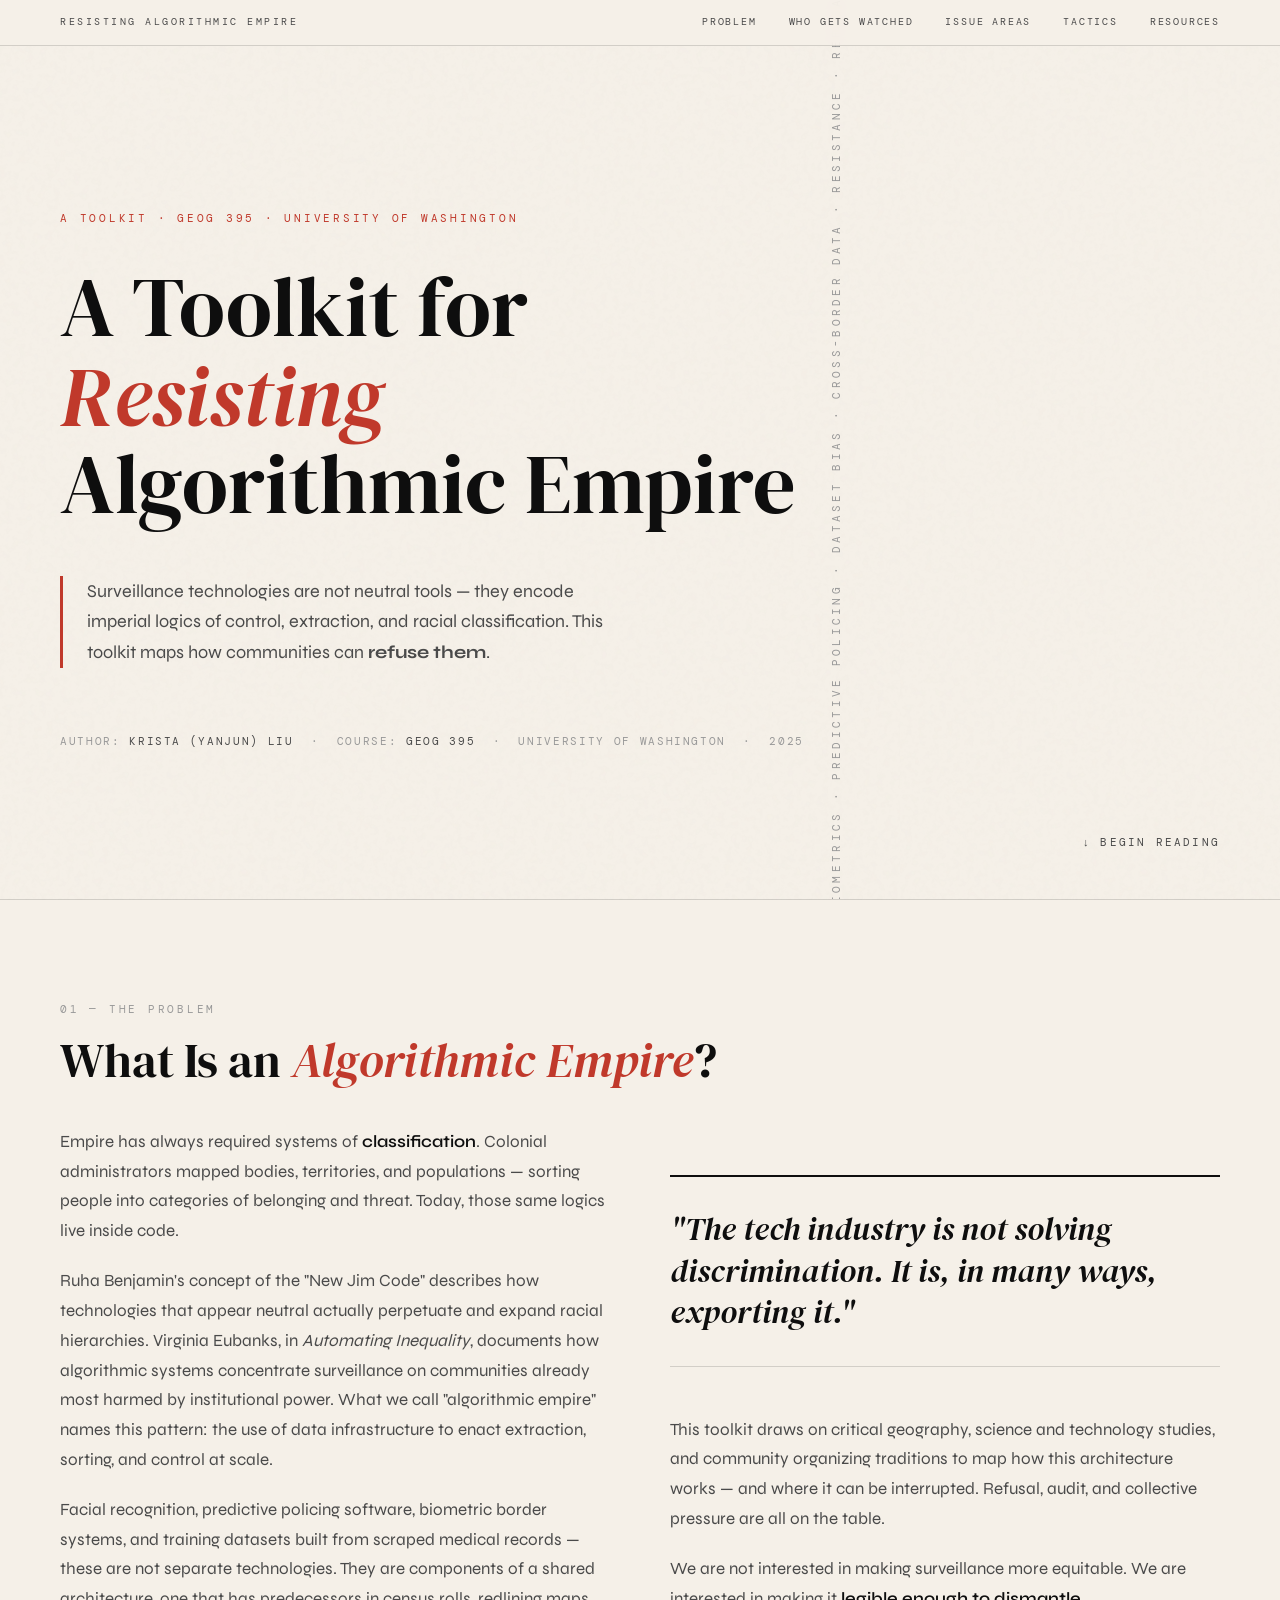
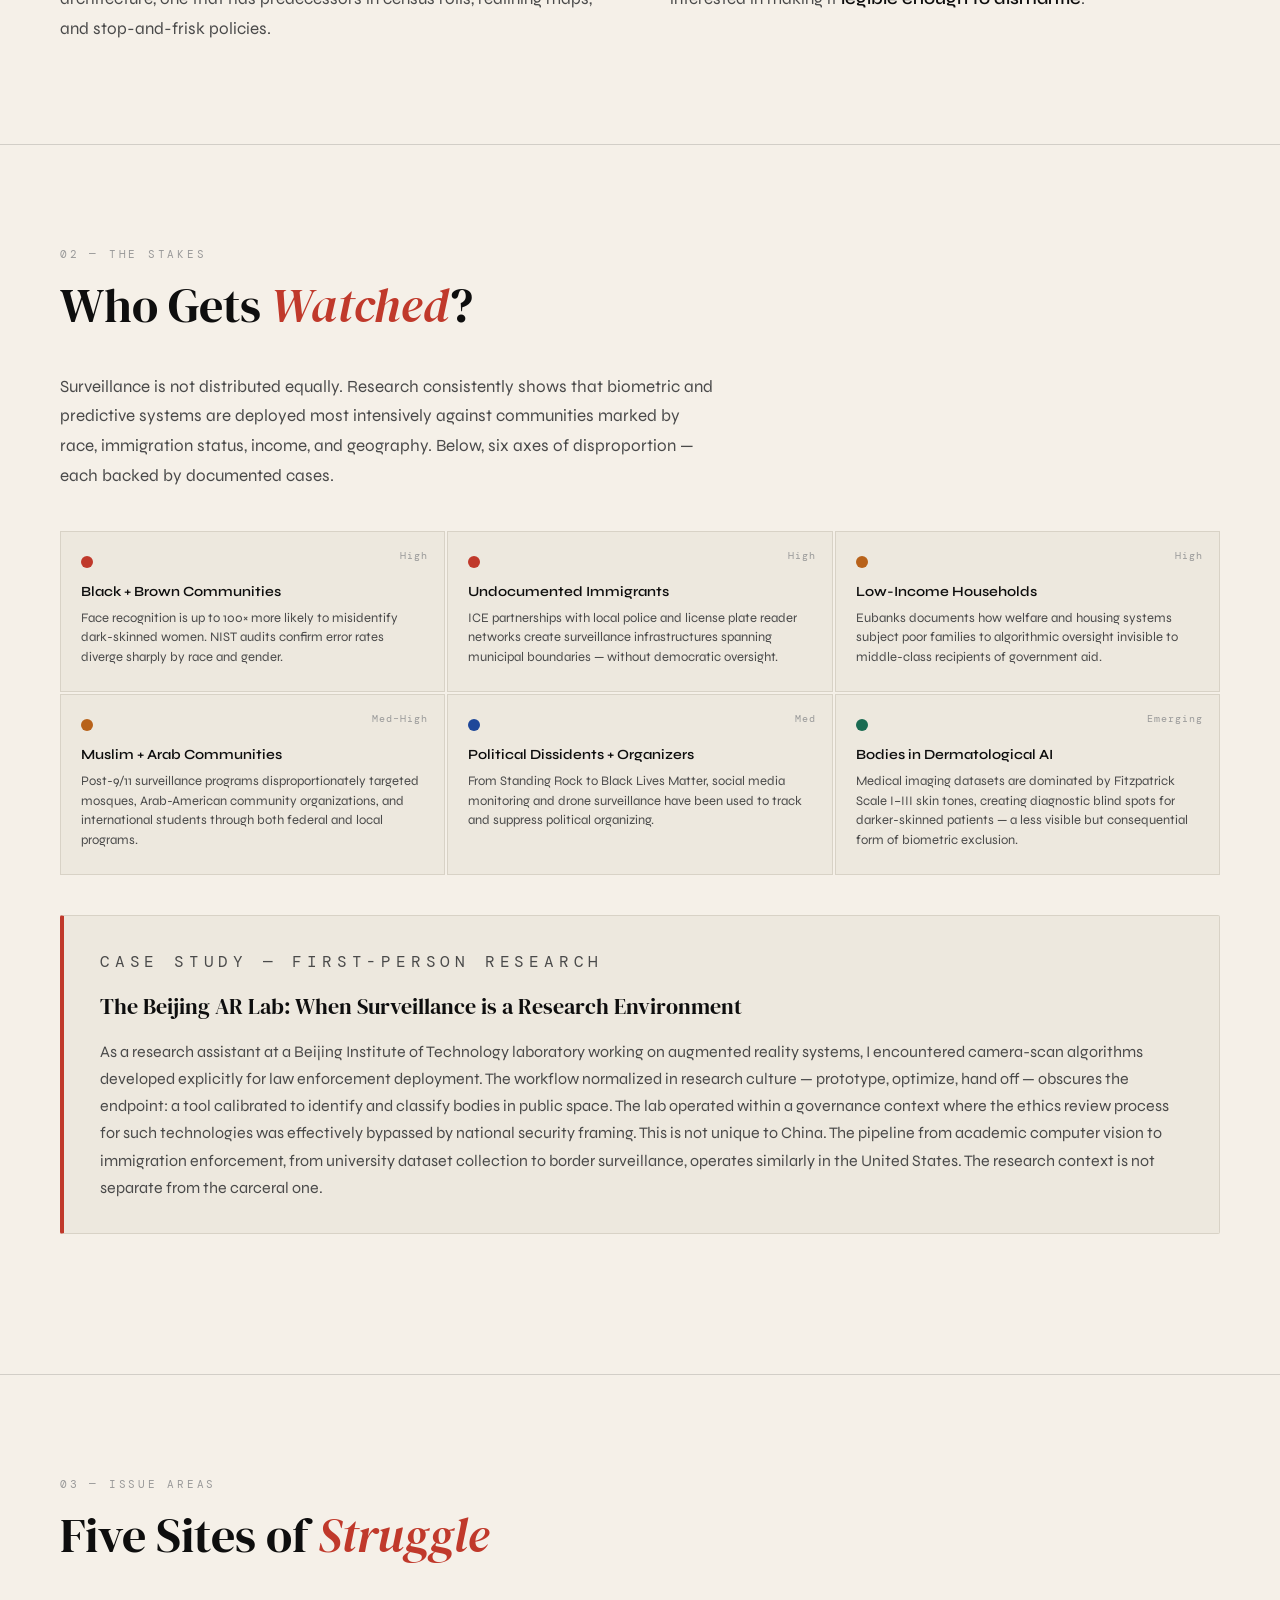
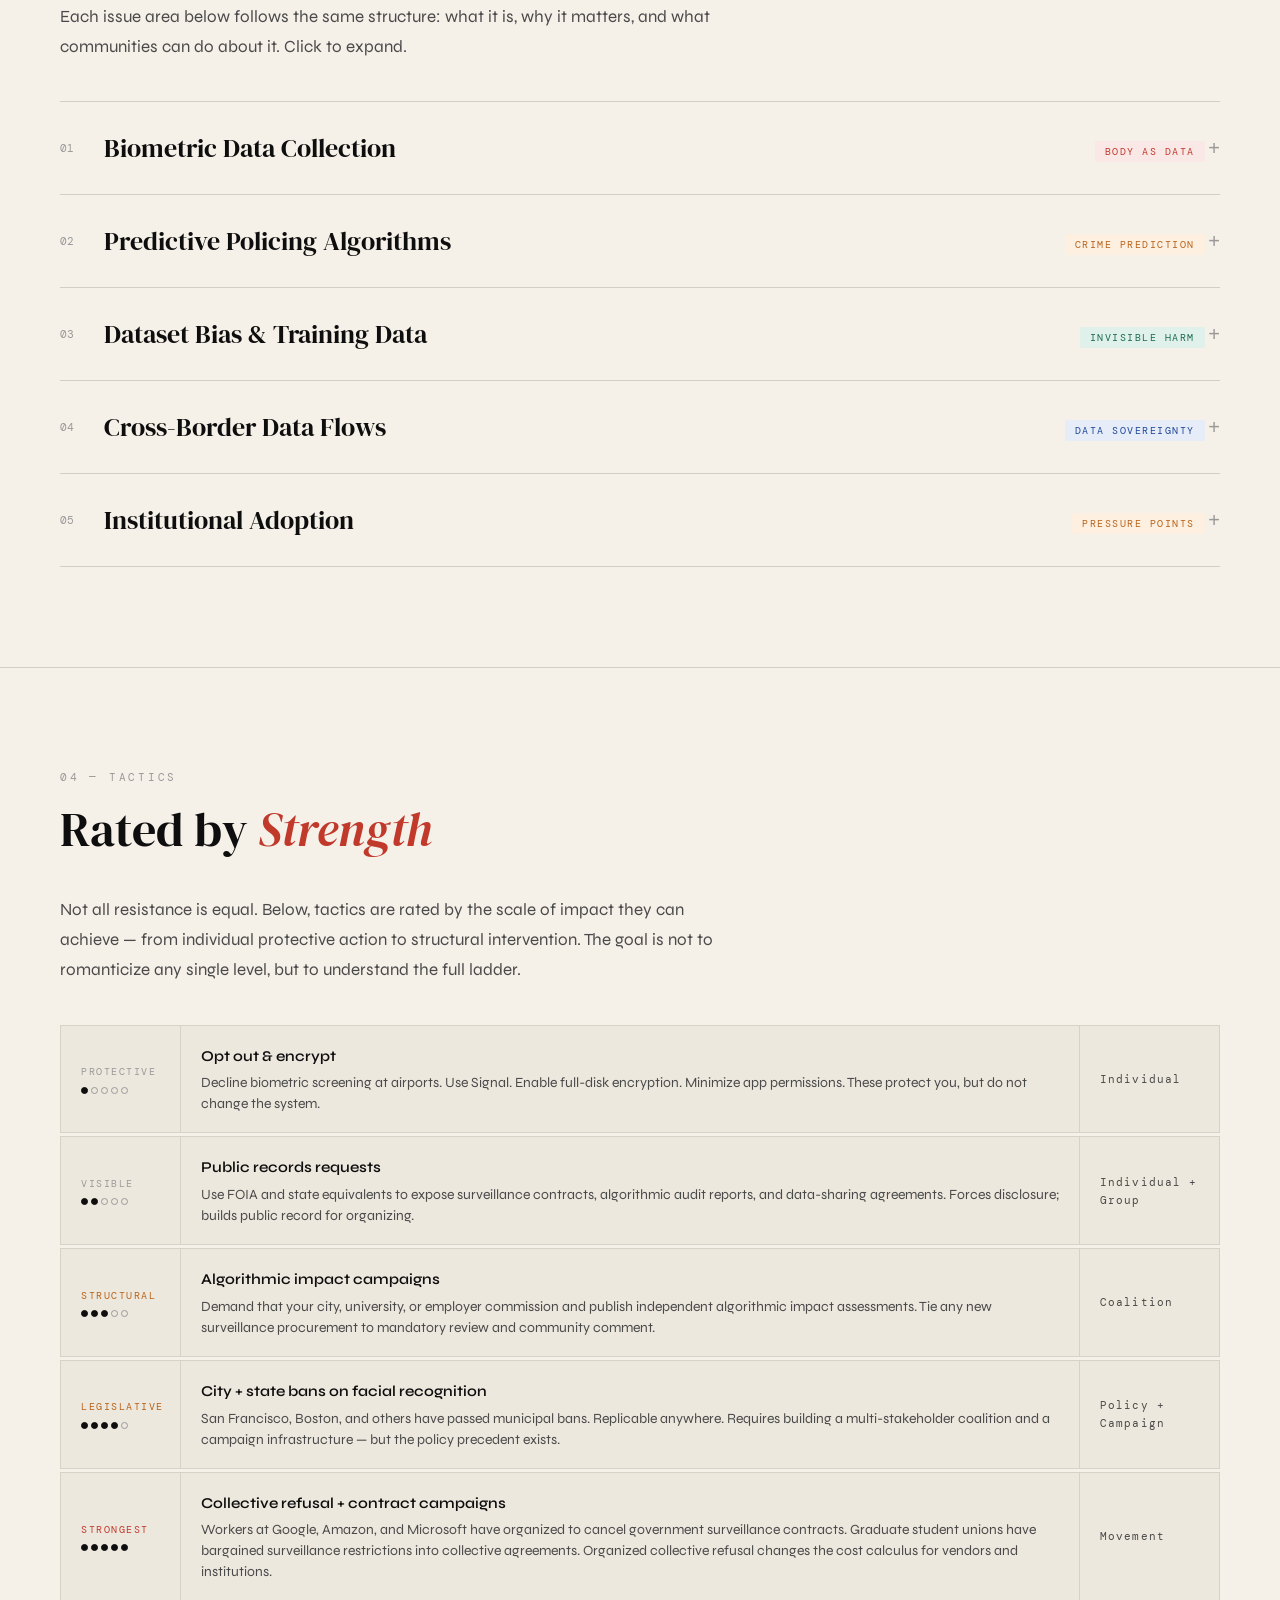
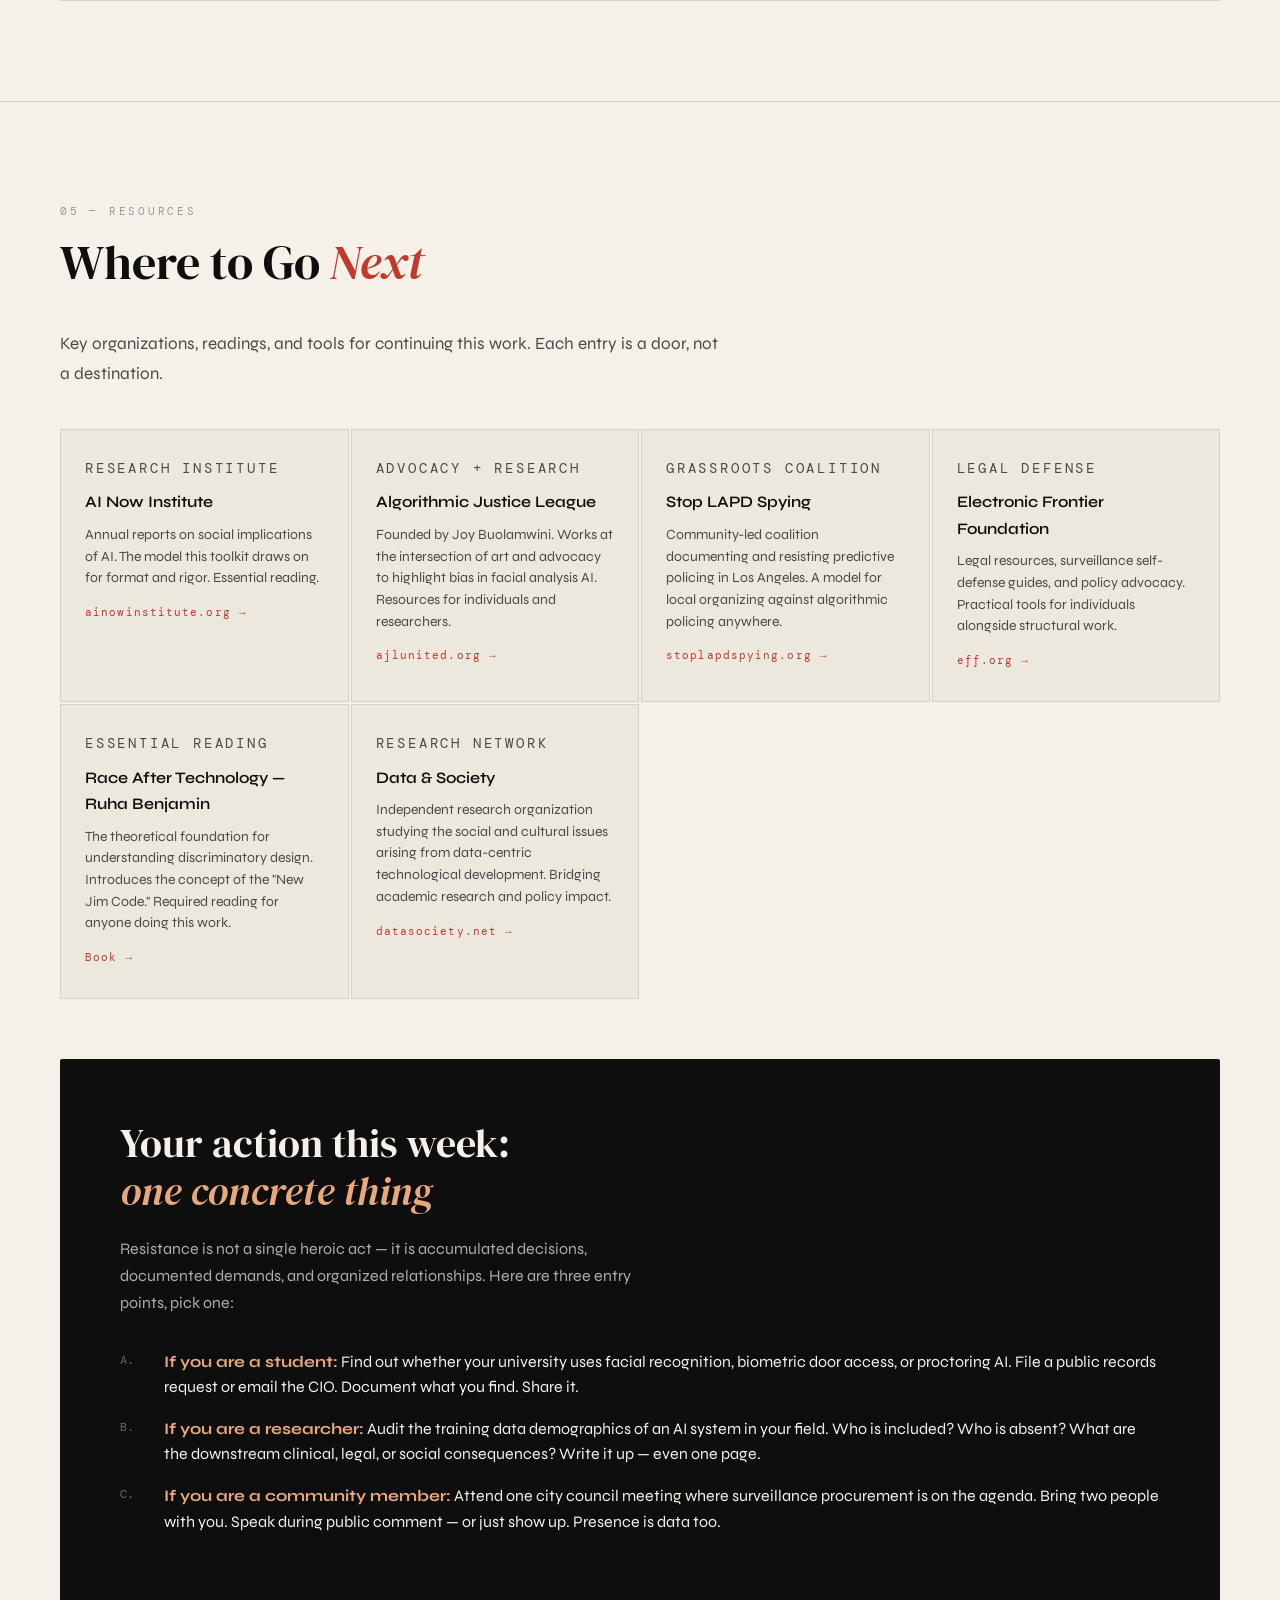
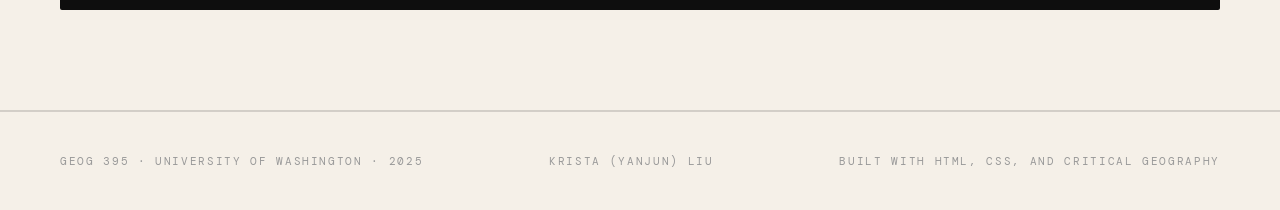
==== index.html @ 8032ff1b "Refactor and seperate html" ====
<!DOCTYPE html>
<html lang="en">
<head>
  <meta charset="UTF-8">
  <meta name="viewport" content="width=device-width, initial-scale=1.0">
  <title>A Toolkit for Resisting Algorithmic Empire</title>
  <link rel="preconnect" href="https://fonts.googleapis.com">
  <link rel="preconnect" href="https://fonts.gstatic.com" crossorigin>
  <link href="https://fonts.googleapis.com/css2?family=DM+Serif+Display:ital@0;1&family=DM+Mono:wght@400;500&family=Syne:wght@400;600;700&display=swap" rel="stylesheet">
  <link rel="stylesheet" href="styles.css">
</head>
<body>

<!-- TOP NAV -->
<nav class="topbar" aria-label="Site navigation">
  <span class="topbar-logo">Resisting Algorithmic Empire</span>
  <div class="topbar-links">
    <a href="#problem">Problem</a>
    <a href="#who">Who Gets Watched</a>
    <a href="#issues">Issue Areas</a>
    <a href="#tactics">Tactics</a>
    <a href="#resources">Resources</a>
  </div>
</nav>

<!-- HERO -->
<section class="hero">
  <p class="hero-eyebrow">A Toolkit · GEOG 395 · University of Washington</p>
  <h1>A Toolkit for<br><em>Resisting</em><br>Algorithmic Empire</h1>
  <p class="hero-thesis">
    Surveillance technologies are not neutral tools — they encode imperial logics of control, extraction, and racial classification. This toolkit maps how communities can <strong>refuse them</strong>.
  </p>
  <p class="hero-meta">
    Author: <span>Krista (Yanjun) Liu</span> &nbsp;·&nbsp; Course: <span>GEOG 395</span> &nbsp;·&nbsp; University of Washington &nbsp;·&nbsp; 2025
  </p>
  <nav class="hero-nav" aria-label="Page navigation">
    <a href="#problem">↓ Begin Reading</a>
  </nav>
  <span class="hero-bg-text" aria-hidden="true">biometrics · predictive policing · dataset bias · cross-border data · resistance · refusal</span>
</section>

<!-- SECTION 1: THE PROBLEM -->
<section class="section" id="problem">
  <p class="section-num fade-in">01 — The Problem</p>
  <h2 class="fade-in">What Is an <em>Algorithmic Empire</em>?</h2>
  <div class="two-col">
    <div class="prose fade-in">
      <p>
        Empire has always required systems of <strong>classification</strong>. Colonial administrators mapped bodies, territories, and populations — sorting people into categories of belonging and threat. Today, those same logics live inside code.
      </p>
      <p>
        Ruha Benjamin's concept of the "New Jim Code" describes how technologies that appear neutral actually perpetuate and expand racial hierarchies. Virginia Eubanks, in <em>Automating Inequality</em>, documents how algorithmic systems concentrate surveillance on communities already most harmed by institutional power. What we call "algorithmic empire" names this pattern: the use of data infrastructure to enact extraction, sorting, and control at scale.
      </p>
      <p>
        Facial recognition, predictive policing software, biometric border systems, and training datasets built from scraped medical records — these are not separate technologies. They are components of a shared architecture, one that has predecessors in census rolls, redlining maps, and stop-and-frisk policies.
      </p>
    </div>
    <div class="fade-in">
      <blockquote class="pull-quote">
        "The tech industry is not solving discrimination. It is, in many ways, exporting it."
      </blockquote>
      <div class="prose">
        <p>
          This toolkit draws on critical geography, science and technology studies, and community organizing traditions to map how this architecture works — and where it can be interrupted. Refusal, audit, and collective pressure are all on the table.
        </p>
        <p>
          We are not interested in making surveillance more equitable. We are interested in making it <strong>legible enough to dismantle</strong>.
        </p>
      </div>
    </div>
  </div>
</section>

<!-- SECTION 2: WHO GETS WATCHED -->
<section class="section" id="who">
  <p class="section-num fade-in">02 — The Stakes</p>
  <h2 class="fade-in">Who Gets <em>Watched</em>?</h2>
  <div class="prose fade-in">
    <p>
      Surveillance is not distributed equally. Research consistently shows that biometric and predictive systems are deployed most intensively against communities marked by race, immigration status, income, and geography. Below, six axes of disproportion — each backed by documented cases.
    </p>
  </div>

  <div class="watch-grid fade-in">
    <div class="watch-cell">
      <div class="dot dot-red"></div>
      <span class="intensity">High</span>
      <h4>Black + Brown Communities</h4>
      <p>Face recognition is up to 100× more likely to misidentify dark-skinned women. NIST audits confirm error rates diverge sharply by race and gender.</p>
    </div>
    <div class="watch-cell">
      <div class="dot dot-red"></div>
      <span class="intensity">High</span>
      <h4>Undocumented Immigrants</h4>
      <p>ICE partnerships with local police and license plate reader networks create surveillance infrastructures spanning municipal boundaries — without democratic oversight.</p>
    </div>
    <div class="watch-cell">
      <div class="dot dot-amber"></div>
      <span class="intensity">High</span>
      <h4>Low-Income Households</h4>
      <p>Eubanks documents how welfare and housing systems subject poor families to algorithmic oversight invisible to middle-class recipients of government aid.</p>
    </div>
    <div class="watch-cell">
      <div class="dot dot-amber"></div>
      <span class="intensity">Med–High</span>
      <h4>Muslim + Arab Communities</h4>
      <p>Post-9/11 surveillance programs disproportionately targeted mosques, Arab-American community organizations, and international students through both federal and local programs.</p>
    </div>
    <div class="watch-cell">
      <div class="dot dot-blue"></div>
      <span class="intensity">Med</span>
      <h4>Political Dissidents + Organizers</h4>
      <p>From Standing Rock to Black Lives Matter, social media monitoring and drone surveillance have been used to track and suppress political organizing.</p>
    </div>
    <div class="watch-cell">
      <div class="dot dot-teal"></div>
      <span class="intensity">Emerging</span>
      <h4>Bodies in Dermatological AI</h4>
      <p>Medical imaging datasets are dominated by Fitzpatrick Scale I–III skin tones, creating diagnostic blind spots for darker-skinned patients — a less visible but consequential form of biometric exclusion.</p>
    </div>
  </div>

  <div class="case-study fade-in">
    <p class="case-study-label">Case Study — First-Person Research</p>
    <h3>The Beijing AR Lab: When Surveillance is a Research Environment</h3>
    <p>
      As a research assistant at a Beijing Institute of Technology laboratory working on augmented reality systems, I encountered camera-scan algorithms developed explicitly for law enforcement deployment. The workflow normalized in research culture — prototype, optimize, hand off — obscures the endpoint: a tool calibrated to identify and classify bodies in public space. The lab operated within a governance context where the ethics review process for such technologies was effectively bypassed by national security framing. This is not unique to China. The pipeline from academic computer vision to immigration enforcement, from university dataset collection to border surveillance, operates similarly in the United States. The research context is not separate from the carceral one.
    </p>
  </div>
</section>

<!-- SECTION 3: ISSUE AREAS -->
<section class="section" id="issues">
  <p class="section-num fade-in">03 — Issue Areas</p>
  <h2 class="fade-in">Five Sites of <em>Struggle</em></h2>
  <div class="prose fade-in">
    <p>Each issue area below follows the same structure: what it is, why it matters, and what communities can do about it. Click to expand.</p>
  </div>

  <div class="issue-list fade-in" id="issueList">

    <div class="issue-item" id="issue-1">
      <button class="issue-trigger" onclick="toggleIssue('issue-1')" aria-expanded="false">
        <div class="issue-trigger-left">
          <span class="issue-num">01</span>
          <span class="issue-title">Biometric Data Collection</span>
        </div>
        <div class="issue-trigger-right">
          <span class="issue-tag tag-red">Body as Data</span>
          <span class="issue-arrow" aria-hidden="true">+</span>
        </div>
      </button>
      <div class="issue-body" id="issue-1-body">
        <div class="issue-body-inner">
          <div class="issue-card">
            <p class="issue-card-label">What It Is</p>
            <h4>Automated collection of physiological identifiers</h4>
            <p>Facial geometry, gait, iris scans, and voiceprints are captured by cameras in airports, stadiums, transit hubs, schools, and workplaces — often without explicit consent or visible signage.</p>
          </div>
          <div class="issue-card">
            <p class="issue-card-label">Why It Matters</p>
            <h4>Bodies become permanent searchable records</h4>
            <p>Unlike passwords, biometric data cannot be changed. Once extracted and stored, it can be queried, sold, or subpoenaed indefinitely. Error rates compound the harm: false matches create legal jeopardy for the innocent.</p>
          </div>
          <div class="issue-card">
            <p class="issue-card-label">What You Can Do</p>
            <h4>Refuse, opt out, organize</h4>
            <p>Opt out of biometric screening at airports (your legal right in the U.S.). Demand your school or employer publish a biometric data inventory. Support local legislation like the Illinois BIPA or state-level bans on facial recognition in public housing.</p>
          </div>
        </div>
      </div>
    </div>

    <div class="issue-item" id="issue-2">
      <button class="issue-trigger" onclick="toggleIssue('issue-2')" aria-expanded="false">
        <div class="issue-trigger-left">
          <span class="issue-num">02</span>
          <span class="issue-title">Predictive Policing Algorithms</span>
        </div>
        <div class="issue-trigger-right">
          <span class="issue-tag tag-amber">Crime Prediction</span>
          <span class="issue-arrow" aria-hidden="true">+</span>
        </div>
      </button>
      <div class="issue-body" id="issue-2-body">
        <div class="issue-body-inner">
          <div class="issue-card">
            <p class="issue-card-label">What It Is</p>
            <h4>Algorithms that forecast crime and criminality</h4>
            <p>Systems like PredPol, ShotSpotter, and COMPAS use historical arrest data and geographic information to direct police attention or recommend sentences — encoded in a veneer of technical objectivity.</p>
          </div>
          <div class="issue-card">
            <p class="issue-card-label">Why It Matters</p>
            <h4>Bias is laundered as math</h4>
            <p>Historical arrest data reflects historical over-policing of Black and Brown communities. Feeding that data into a model amplifies past discrimination and presents it as neutral prediction. The algorithm does not predict crime — it predicts where police will find crime if they look for it.</p>
          </div>
          <div class="issue-card">
            <p class="issue-card-label">What You Can Do</p>
            <h4>Demand algorithmic audits</h4>
            <p>Join or support campaigns like Stop LAPD Spying or Mijente's #NoTechForICE. File public records requests for your city's predictive policing contracts. Demand that city councils require independent algorithmic impact assessments before any new tool deployment.</p>
          </div>
        </div>
      </div>
    </div>

    <div class="issue-item" id="issue-3">
      <button class="issue-trigger" onclick="toggleIssue('issue-3')" aria-expanded="false">
        <div class="issue-trigger-left">
          <span class="issue-num">03</span>
          <span class="issue-title">Dataset Bias &amp; Training Data</span>
        </div>
        <div class="issue-trigger-right">
          <span class="issue-tag tag-teal">Invisible Harm</span>
          <span class="issue-arrow" aria-hidden="true">+</span>
        </div>
      </button>
      <div class="issue-body" id="issue-3-body">
        <div class="issue-body-inner">
          <div class="issue-card">
            <p class="issue-card-label">What It Is</p>
            <h4>Skewed training data shapes who AI can "see"</h4>
            <p>AI systems learn from datasets. When those datasets are racially homogeneous — as most dermatological, medical imaging, and face recognition training sets are — the resulting models perform worse on excluded populations.</p>
          </div>
          <div class="issue-card">
            <p class="issue-card-label">Why It Matters — SkinGraph</p>
            <h4>Diagnostic AI has a skin tone problem</h4>
            <p>Dermatological AI datasets overwhelmingly represent Fitzpatrick Scale I–III (lighter skin tones). SkinGraph is a knowledge graph project mapping these representation gaps — surfacing not only which conditions are under-represented, but which bodies are structurally excluded from the AI diagnostic pipeline.</p>
          </div>
          <div class="issue-card">
            <p class="issue-card-label">What You Can Do</p>
            <h4>Audit, contribute, demand transparency</h4>
            <p>Support organizations building inclusive datasets. Demand that hospitals and health systems publishing AI tools disclose training data demographics. Ask your dermatologist or insurer what AI-assisted tools they use — and what their performance looks like across skin tones.</p>
          </div>
        </div>
      </div>
    </div>

    <div class="issue-item" id="issue-4">
      <button class="issue-trigger" onclick="toggleIssue('issue-4')" aria-expanded="false">
        <div class="issue-trigger-left">
          <span class="issue-num">04</span>
          <span class="issue-title">Cross-Border Data Flows</span>
        </div>
        <div class="issue-trigger-right">
          <span class="issue-tag tag-blue">Data Sovereignty</span>
          <span class="issue-arrow" aria-hidden="true">+</span>
        </div>
      </button>
      <div class="issue-body" id="issue-4-body">
        <div class="issue-body-inner">
          <div class="issue-card">
            <p class="issue-card-label">What It Is</p>
            <h4>Your data lives outside your jurisdiction</h4>
            <p>Cloud infrastructure, app data, and biometric records routinely cross national borders — landing in jurisdictions with weaker privacy protections, or with government access requirements that override user agreements.</p>
          </div>
          <div class="issue-card">
            <p class="issue-card-label">Why It Matters</p>
            <h4>Diaspora communities face compounded risk</h4>
            <p>For people living between two or more state jurisdictions — immigrants, dual citizens, transnational workers — data collected by one government may be accessible to another through data-sharing agreements, surveillance partnerships, or legal compulsion. This is not hypothetical: Customs and Border Protection has accessed commercial data brokers without warrants.</p>
          </div>
          <div class="issue-card">
            <p class="issue-card-label">What You Can Do</p>
            <h4>Practice data minimalism; support policy</h4>
            <p>Use encrypted messaging (Signal). Audit which apps have access to your location and contacts. Support legislation requiring data localization or cross-border data transfer restrictions. Advocate for Indigenous data sovereignty frameworks — models like CARE and OCAP that assert community control over population data.</p>
          </div>
        </div>
      </div>
    </div>

    <div class="issue-item" id="issue-5">
      <button class="issue-trigger" onclick="toggleIssue('issue-5')" aria-expanded="false">
        <div class="issue-trigger-left">
          <span class="issue-num">05</span>
          <span class="issue-title">Institutional Adoption</span>
        </div>
        <div class="issue-trigger-right">
          <span class="issue-tag tag-amber">Pressure Points</span>
          <span class="issue-arrow" aria-hidden="true">+</span>
        </div>
      </button>
      <div class="issue-body" id="issue-5-body">
        <div class="issue-body-inner">
          <div class="issue-card">
            <p class="issue-card-label">What It Is</p>
            <h4>Universities, employers, and landlords buy surveillance</h4>
            <p>Facial recognition is being installed in residence halls, workplaces, and schools under the guise of security and efficiency. Procurement decisions are rarely subject to democratic input or transparency requirements.</p>
          </div>
          <div class="issue-card">
            <p class="issue-card-label">Why It Matters</p>
            <h4>Consent is manufactured, not given</h4>
            <p>When your university deploys biometric door access "for your convenience," declining it means losing access to your own building. Coerced consent is not consent. Institutional deployment also normalizes surveillance for the next generation — acclimating people to monitoring as a condition of belonging.</p>
          </div>
          <div class="issue-card">
            <p class="issue-card-label">What You Can Do</p>
            <h4>Organize, demand, walkout</h4>
            <p>Form a student or worker privacy coalition. File public records requests on surveillance contracts. Demand that your institution adopt an AI procurement policy requiring independent civil liberties review. Use graduate student union bargaining to include surveillance restrictions in contracts. If refused: organize collective refusal.</p>
          </div>
        </div>
      </div>
    </div>

  </div>
</section>

<!-- SECTION 4: TACTICS -->
<section class="section" id="tactics">
  <p class="section-num fade-in">04 — Tactics</p>
  <h2 class="fade-in">Rated by <em>Strength</em></h2>
  <div class="prose fade-in">
    <p>Not all resistance is equal. Below, tactics are rated by the scale of impact they can achieve — from individual protective action to structural intervention. The goal is not to romanticize any single level, but to understand the full ladder.</p>
  </div>

  <div class="tactics-grid fade-in">

    <div class="tactic-row">
      <div class="tactic-level">
        <span class="tactic-level-label" style="color: var(--ink-faint);">Protective</span>
        <div class="tactic-level-dots">
          <div class="tactic-dot filled"></div>
          <div class="tactic-dot"></div>
          <div class="tactic-dot"></div>
          <div class="tactic-dot"></div>
          <div class="tactic-dot"></div>
        </div>
      </div>
      <div class="tactic-main">
        <h4>Opt out &amp; encrypt</h4>
        <p>Decline biometric screening at airports. Use Signal. Enable full-disk encryption. Minimize app permissions. These protect you, but do not change the system.</p>
      </div>
      <div class="tactic-scope"><span>Individual</span></div>
    </div>

    <div class="tactic-row">
      <div class="tactic-level">
        <span class="tactic-level-label" style="color: var(--ink-faint);">Visible</span>
        <div class="tactic-level-dots">
          <div class="tactic-dot filled"></div>
          <div class="tactic-dot filled"></div>
          <div class="tactic-dot"></div>
          <div class="tactic-dot"></div>
          <div class="tactic-dot"></div>
        </div>
      </div>
      <div class="tactic-main">
        <h4>Public records requests</h4>
        <p>Use FOIA and state equivalents to expose surveillance contracts, algorithmic audit reports, and data-sharing agreements. Forces disclosure; builds public record for organizing.</p>
      </div>
      <div class="tactic-scope"><span>Individual + Group</span></div>
    </div>

    <div class="tactic-row">
      <div class="tactic-level">
        <span class="tactic-level-label" style="color: var(--amber);">Structural</span>
        <div class="tactic-level-dots">
          <div class="tactic-dot filled"></div>
          <div class="tactic-dot filled"></div>
          <div class="tactic-dot filled"></div>
          <div class="tactic-dot"></div>
          <div class="tactic-dot"></div>
        </div>
      </div>
      <div class="tactic-main">
        <h4>Algorithmic impact campaigns</h4>
        <p>Demand that your city, university, or employer commission and publish independent algorithmic impact assessments. Tie any new surveillance procurement to mandatory review and community comment.</p>
      </div>
      <div class="tactic-scope"><span>Coalition</span></div>
    </div>

    <div class="tactic-row">
      <div class="tactic-level">
        <span class="tactic-level-label" style="color: var(--amber);">Legislative</span>
        <div class="tactic-level-dots">
          <div class="tactic-dot filled"></div>
          <div class="tactic-dot filled"></div>
          <div class="tactic-dot filled"></div>
          <div class="tactic-dot filled"></div>
          <div class="tactic-dot"></div>
        </div>
      </div>
      <div class="tactic-main">
        <h4>City + state bans on facial recognition</h4>
        <p>San Francisco, Boston, and others have passed municipal bans. Replicable anywhere. Requires building a multi-stakeholder coalition and a campaign infrastructure — but the policy precedent exists.</p>
      </div>
      <div class="tactic-scope"><span>Policy + Campaign</span></div>
    </div>

    <div class="tactic-row">
      <div class="tactic-level">
        <span class="tactic-level-label" style="color: var(--red);">Strongest</span>
        <div class="tactic-level-dots">
          <div class="tactic-dot filled"></div>
          <div class="tactic-dot filled"></div>
          <div class="tactic-dot filled"></div>
          <div class="tactic-dot filled"></div>
          <div class="tactic-dot filled"></div>
        </div>
      </div>
      <div class="tactic-main">
        <h4>Collective refusal + contract campaigns</h4>
        <p>Workers at Google, Amazon, and Microsoft have organized to cancel government surveillance contracts. Graduate student unions have bargained surveillance restrictions into collective agreements. Organized collective refusal changes the cost calculus for vendors and institutions.</p>
      </div>
      <div class="tactic-scope"><span>Movement</span></div>
    </div>

  </div>
</section>

<!-- SECTION 5: RESOURCES -->
<section class="section" id="resources">
  <p class="section-num fade-in">05 — Resources</p>
  <h2 class="fade-in">Where to Go <em>Next</em></h2>
  <div class="prose fade-in">
    <p>Key organizations, readings, and tools for continuing this work. Each entry is a door, not a destination.</p>
  </div>

  <div class="resource-list fade-in">
    <a class="resource-card" href="https://ainowinstitute.org" target="_blank" rel="noopener">
      <p class="resource-card-type">Research Institute</p>
      <h4>AI Now Institute</h4>
      <p>Annual reports on social implications of AI. The model this toolkit draws on for format and rigor. Essential reading.</p>
      <span class="arrow">ainowinstitute.org →</span>
    </a>
    <a class="resource-card" href="https://www.ajlunited.org" target="_blank" rel="noopener">
      <p class="resource-card-type">Advocacy + Research</p>
      <h4>Algorithmic Justice League</h4>
      <p>Founded by Joy Buolamwini. Works at the intersection of art and advocacy to highlight bias in facial analysis AI. Resources for individuals and researchers.</p>
      <span class="arrow">ajlunited.org →</span>
    </a>
    <a class="resource-card" href="https://stoplapdspying.org" target="_blank" rel="noopener">
      <p class="resource-card-type">Grassroots Coalition</p>
      <h4>Stop LAPD Spying</h4>
      <p>Community-led coalition documenting and resisting predictive policing in Los Angeles. A model for local organizing against algorithmic policing anywhere.</p>
      <span class="arrow">stoplapdspying.org →</span>
    </a>
    <a class="resource-card" href="https://www.eff.org/issues/surveillance" target="_blank" rel="noopener">
      <p class="resource-card-type">Legal Defense</p>
      <h4>Electronic Frontier Foundation</h4>
      <p>Legal resources, surveillance self-defense guides, and policy advocacy. Practical tools for individuals alongside structural work.</p>
      <span class="arrow">eff.org →</span>
    </a>
    <a class="resource-card" href="https://www.ruhabenjamin.com/race-after-technology" target="_blank" rel="noopener">
      <p class="resource-card-type">Essential Reading</p>
      <h4>Race After Technology — Ruha Benjamin</h4>
      <p>The theoretical foundation for understanding discriminatory design. Introduces the concept of the "New Jim Code." Required reading for anyone doing this work.</p>
      <span class="arrow">Book →</span>
    </a>
    <a class="resource-card" href="https://datasociety.net" target="_blank" rel="noopener">
      <p class="resource-card-type">Research Network</p>
      <h4>Data &amp; Society</h4>
      <p>Independent research organization studying the social and cultural issues arising from data-centric technological development. Bridging academic research and policy impact.</p>
      <span class="arrow">datasociety.net →</span>
    </a>
  </div>

  <div class="cta-box fade-in">
    <h3>Your action this week:<br><em>one concrete thing</em></h3>
    <p>Resistance is not a single heroic act — it is accumulated decisions, documented demands, and organized relationships. Here are three entry points, pick one:</p>
    <div class="cta-step">
      <span class="cta-step-num">A.</span>
      <span class="cta-step-text"><strong>If you are a student:</strong> Find out whether your university uses facial recognition, biometric door access, or proctoring AI. File a public records request or email the CIO. Document what you find. Share it.</span>
    </div>
    <div class="cta-step">
      <span class="cta-step-num">B.</span>
      <span class="cta-step-text"><strong>If you are a researcher:</strong> Audit the training data demographics of an AI system in your field. Who is included? Who is absent? What are the downstream clinical, legal, or social consequences? Write it up — even one page.</span>
    </div>
    <div class="cta-step">
      <span class="cta-step-num">C.</span>
      <span class="cta-step-text"><strong>If you are a community member:</strong> Attend one city council meeting where surveillance procurement is on the agenda. Bring two people with you. Speak during public comment — or just show up. Presence is data too.</span>
    </div>
  </div>
</section>

<!-- FOOTER -->
<footer>
  <p>GEOG 395 · University of Washington · 2025</p>
  <p>Krista (Yanjun) Liu</p>
  <p>Built with HTML, CSS, and critical geography</p>
</footer>

<script src="main.js"></script>
</body>
</html>
---- styles.css ----
:root {
  --ink: #0e0e0e;
  --ink-muted: #4a4a4a;
  --ink-faint: #999;
  --paper: #f5f0e8;
  --paper-warm: #ede8de;
  --paper-dark: #d8d2c6;
  --red: #c0392b;
  --red-pale: #fae8e6;
  --teal: #1a6b52;
  --teal-pale: #e0f0ea;
  --amber: #b8621a;
  --amber-pale: #fdf0e0;
  --blue: #1e4799;
  --blue-pale: #e6ecf8;
  --rule: rgba(14, 14, 14, 0.15);
}

* {
  box-sizing: border-box;
  margin: 0;
  padding: 0;
}

body {
  background: var(--paper);
  color: var(--ink);
  font-family: 'Syne', sans-serif;
  font-size: 17px;
  line-height: 1.65;
  overflow-x: hidden;
}

/* Noise texture overlay */
body::before {
  content: '';
  position: fixed;
  inset: 0;
  background-image: url("data:image/svg+xml,%3Csvg viewBox='0 0 200 200' xmlns='http://www.w3.org/2000/svg'%3E%3Cfilter id='n'%3E%3CfeTurbulence type='fractalNoise' baseFrequency='0.65' numOctaves='3' stitchTiles='stitch'/%3E%3C/filter%3E%3Crect width='100%25' height='100%25' filter='url(%23n)' opacity='0.04'/%3E%3C/svg%3E");
  pointer-events: none;
  z-index: 0;
  opacity: 0.5;
}

/* ── TOP BAR ── */
.topbar {
  position: fixed;
  top: 0;
  left: 0;
  right: 0;
  z-index: 100;
  background: rgba(245, 240, 232, 0.9);
  backdrop-filter: blur(8px);
  border-bottom: 1px solid var(--rule);
  padding: 14px 60px;
  display: flex;
  justify-content: space-between;
  align-items: center;
}

.topbar-logo {
  font-family: 'DM Mono', monospace;
  font-size: 10px;
  letter-spacing: 0.25em;
  text-transform: uppercase;
  color: var(--ink-muted);
}

.topbar-links {
  display: flex;
  gap: 32px;
}

.topbar-links a {
  font-family: 'DM Mono', monospace;
  font-size: 10px;
  letter-spacing: 0.18em;
  text-transform: uppercase;
  color: var(--ink-muted);
  text-decoration: none;
  transition: color 0.2s;
}

.topbar-links a:hover {
  color: var(--red);
}

/* ── HERO ── */
.hero {
  position: relative;
  min-height: 100vh;
  display: flex;
  flex-direction: column;
  justify-content: center;
  padding: 120px 60px 60px;
  border-bottom: 1px solid var(--rule);
  overflow: hidden;
}

.hero-bg-text {
  position: absolute;
  right: -20px;
  top: 50%;
  transform: translateY(-50%) rotate(-90deg);
  transform-origin: center center;
  font-family: 'DM Mono', monospace;
  font-size: 11px;
  letter-spacing: 0.3em;
  color: var(--ink-faint);
  white-space: nowrap;
  text-transform: uppercase;
}

.hero-eyebrow {
  font-family: 'DM Mono', monospace;
  font-size: 11px;
  letter-spacing: 0.25em;
  text-transform: uppercase;
  color: var(--red);
  margin-bottom: 36px;
}

.hero h1 {
  font-family: 'DM Serif Display', serif;
  font-size: clamp(40px, 7vw, 84px);
  line-height: 1.05;
  max-width: 860px;
  margin-bottom: 48px;
  font-weight: 400;
}

.hero h1 em {
  font-style: italic;
  color: var(--red);
}

.hero-thesis {
  max-width: 580px;
  font-size: 18px;
  line-height: 1.7;
  color: var(--ink-muted);
  border-left: 3px solid var(--red);
  padding-left: 24px;
  margin-bottom: 64px;
}

.hero-meta {
  font-family: 'DM Mono', monospace;
  font-size: 11px;
  letter-spacing: 0.15em;
  color: var(--ink-faint);
  text-transform: uppercase;
}

.hero-meta span {
  color: var(--ink-muted);
}

.hero-nav {
  position: absolute;
  bottom: 48px;
  right: 60px;
  display: flex;
  flex-direction: column;
  gap: 8px;
  align-items: flex-end;
}

.hero-nav a {
  font-family: 'DM Mono', monospace;
  font-size: 11px;
  letter-spacing: 0.2em;
  text-transform: uppercase;
  color: var(--ink-muted);
  text-decoration: none;
  transition: color 0.2s;
}

.hero-nav a:hover {
  color: var(--red);
}

/* ── SECTIONS ── */
.section {
  padding: 100px 60px;
  border-bottom: 1px solid var(--rule);
  position: relative;
}

.section-num {
  font-family: 'DM Mono', monospace;
  font-size: 11px;
  letter-spacing: 0.25em;
  color: var(--ink-faint);
  text-transform: uppercase;
  margin-bottom: 16px;
}

.section h2 {
  font-family: 'DM Serif Display', serif;
  font-size: clamp(28px, 4vw, 48px);
  font-weight: 400;
  line-height: 1.1;
  max-width: 740px;
  margin-bottom: 40px;
}

.section h2 em {
  font-style: italic;
  color: var(--red);
}

/* ── PROSE ── */
.prose {
  max-width: 660px;
  color: var(--ink-muted);
  font-size: 17px;
  line-height: 1.75;
}

.prose p + p {
  margin-top: 1.2em;
}

.prose strong {
  color: var(--ink);
  font-weight: 600;
}

/* ── TWO-COLUMN LAYOUT ── */
.two-col {
  display: grid;
  grid-template-columns: 1fr 1fr;
  gap: 60px;
  align-items: start;
}

/* ── PULL QUOTE ── */
.pull-quote {
  font-family: 'DM Serif Display', serif;
  font-size: clamp(22px, 3vw, 32px);
  font-style: italic;
  line-height: 1.3;
  color: var(--ink);
  border-top: 2px solid var(--ink);
  border-bottom: 1px solid var(--rule);
  padding: 32px 0;
  margin: 48px 0;
}

/* ── CASE STUDY ── */
.case-study {
  background: var(--paper-warm);
  border: 1px solid var(--paper-dark);
  border-left: 4px solid var(--red);
  padding: 32px 36px;
  margin: 40px 0;
  border-radius: 2px;
}

.case-study-label {
  font-family: 'DM Mono', monospace;
  font-size: 10px;
  letter-spacing: 0.3em;
  text-transform: uppercase;
  color: var(--red);
  margin-bottom: 12px;
}

.case-study h3 {
  font-family: 'DM Serif Display', serif;
  font-size: 22px;
  font-weight: 400;
  margin-bottom: 14px;
}

.case-study p {
  color: var(--ink-muted);
  font-size: 16px;
  line-height: 1.7;
}

/* ── WHO GETS WATCHED GRID ── */
.watch-grid {
  display: grid;
  grid-template-columns: repeat(3, 1fr);
  gap: 2px;
  margin-top: 40px;
}

.watch-cell {
  background: var(--paper-warm);
  border: 1px solid var(--paper-dark);
  padding: 24px 20px;
  position: relative;
}

.watch-cell .dot {
  width: 12px;
  height: 12px;
  border-radius: 50%;
  margin-bottom: 12px;
}

.dot-red   { background: var(--red); }
.dot-amber { background: var(--amber); }
.dot-blue  { background: var(--blue); }
.dot-teal  { background: var(--teal); }

.watch-cell h4 {
  font-size: 14px;
  font-weight: 600;
  margin-bottom: 6px;
  color: var(--ink);
}

.watch-cell p {
  font-size: 13px;
  color: var(--ink-muted);
  line-height: 1.5;
}

.watch-cell .intensity {
  position: absolute;
  top: 16px;
  right: 16px;
  font-family: 'DM Mono', monospace;
  font-size: 10px;
  letter-spacing: 0.1em;
  color: var(--ink-faint);
}

/* ── ISSUE ACCORDION ── */
.issue-list {
  margin-top: 40px;
  border-top: 1px solid var(--rule);
}

.issue-item {
  border-bottom: 1px solid var(--rule);
  overflow: hidden;
}

.issue-trigger {
  width: 100%;
  background: none;
  border: none;
  cursor: pointer;
  padding: 28px 0;
  display: flex;
  align-items: center;
  justify-content: space-between;
  gap: 24px;
  text-align: left;
}

.issue-trigger:hover .issue-title {
  color: var(--red);
}

.issue-trigger-left {
  display: flex;
  align-items: center;
  gap: 20px;
}

.issue-num {
  font-family: 'DM Mono', monospace;
  font-size: 11px;
  color: var(--ink-faint);
  min-width: 24px;
}

.issue-title {
  font-family: 'DM Serif Display', serif;
  font-size: clamp(18px, 2.5vw, 26px);
  font-weight: 400;
  color: var(--ink);
  transition: color 0.2s;
}

.issue-tag {
  font-family: 'DM Mono', monospace;
  font-size: 10px;
  letter-spacing: 0.15em;
  text-transform: uppercase;
  padding: 4px 10px;
  border-radius: 2px;
}

.tag-red   { background: var(--red-pale);   color: var(--red); }
.tag-amber { background: var(--amber-pale); color: var(--amber); }
.tag-blue  { background: var(--blue-pale);  color: var(--blue); }
.tag-teal  { background: var(--teal-pale);  color: var(--teal); }

.issue-arrow {
  font-size: 20px;
  color: var(--ink-faint);
  transition: transform 0.35s cubic-bezier(0.4, 0, 0.2, 1);
  flex-shrink: 0;
}

.issue-item.open .issue-arrow {
  transform: rotate(45deg);
}

.issue-body {
  max-height: 0;
  overflow: hidden;
  transition: max-height 0.45s cubic-bezier(0.4, 0, 0.2, 1);
}

.issue-body-inner {
  padding: 8px 0 40px 44px;
  display: grid;
  grid-template-columns: 1fr 1fr 1fr;
  gap: 24px;
}

.issue-card {
  background: var(--paper-warm);
  border: 1px solid var(--paper-dark);
  padding: 20px;
  border-radius: 2px;
}

.issue-card-label {
  font-family: 'DM Mono', monospace;
  font-size: 10px;
  letter-spacing: 0.2em;
  text-transform: uppercase;
  color: var(--ink-faint);
  margin-bottom: 10px;
}

.issue-card h4 {
  font-size: 15px;
  font-weight: 600;
  margin-bottom: 8px;
  color: var(--ink);
}

.issue-card p {
  font-size: 14px;
  line-height: 1.6;
  color: var(--ink-muted);
}

/* ── TACTICS TABLE ── */
.tactics-grid {
  margin-top: 40px;
  display: flex;
  flex-direction: column;
  gap: 3px;
}

.tactic-row {
  display: grid;
  grid-template-columns: 120px 1fr 140px;
  border: 1px solid var(--paper-dark);
  background: var(--paper-warm);
  transition: background 0.2s;
}

.tactic-row:hover {
  background: var(--paper-dark);
}

.tactic-row > div {
  padding: 18px 20px;
}

.tactic-level {
  border-right: 1px solid var(--paper-dark);
  display: flex;
  flex-direction: column;
  justify-content: center;
}

.tactic-level-label {
  font-family: 'DM Mono', monospace;
  font-size: 10px;
  letter-spacing: 0.15em;
  text-transform: uppercase;
}

.tactic-level-dots {
  display: flex;
  gap: 3px;
  margin-top: 6px;
}

.tactic-dot {
  width: 7px;
  height: 7px;
  border-radius: 50%;
  border: 1px solid var(--ink-faint);
}

.tactic-dot.filled {
  background: var(--ink);
  border-color: var(--ink);
}

.tactic-main h4 {
  font-size: 15px;
  font-weight: 600;
  margin-bottom: 4px;
  color: var(--ink);
}

.tactic-main p {
  font-size: 14px;
  color: var(--ink-muted);
  line-height: 1.5;
}

.tactic-scope {
  border-left: 1px solid var(--paper-dark);
  display: flex;
  align-items: center;
}

.tactic-scope span {
  font-family: 'DM Mono', monospace;
  font-size: 11px;
  color: var(--ink-muted);
  letter-spacing: 0.1em;
}

/* ── RESOURCES ── */
.resource-list {
  margin-top: 40px;
  display: grid;
  grid-template-columns: repeat(auto-fit, minmax(260px, 1fr));
  gap: 2px;
}

.resource-card {
  background: var(--paper-warm);
  border: 1px solid var(--paper-dark);
  padding: 28px 24px;
  text-decoration: none;
  color: inherit;
  display: block;
  transition: background 0.2s;
}

.resource-card:hover {
  background: var(--paper-dark);
}

.resource-card-type {
  font-family: 'DM Mono', monospace;
  font-size: 10px;
  letter-spacing: 0.2em;
  text-transform: uppercase;
  color: var(--ink-faint);
  margin-bottom: 10px;
}

.resource-card h4 {
  font-size: 16px;
  font-weight: 600;
  margin-bottom: 8px;
  color: var(--ink);
}

.resource-card p {
  font-size: 14px;
  line-height: 1.55;
  color: var(--ink-muted);
}

.resource-card .arrow {
  display: inline-block;
  margin-top: 14px;
  font-family: 'DM Mono', monospace;
  font-size: 11px;
  color: var(--red);
  letter-spacing: 0.1em;
}

/* ── CTA BOX ── */
.cta-box {
  background: var(--ink);
  color: var(--paper);
  padding: 60px;
  margin-top: 60px;
  border-radius: 2px;
}

.cta-box h3 {
  font-family: 'DM Serif Display', serif;
  font-size: clamp(24px, 4vw, 40px);
  font-weight: 400;
  line-height: 1.2;
  margin-bottom: 20px;
}

.cta-box h3 em {
  color: #e8a87c;
  font-style: italic;
}

.cta-box p {
  font-size: 16px;
  line-height: 1.7;
  color: rgba(245, 240, 232, 0.7);
  max-width: 560px;
  margin-bottom: 32px;
}

.cta-step {
  display: flex;
  gap: 16px;
  align-items: flex-start;
  margin-bottom: 16px;
}

.cta-step-num {
  font-family: 'DM Mono', monospace;
  font-size: 12px;
  color: rgba(245, 240, 232, 0.4);
  min-width: 28px;
  padding-top: 2px;
}

.cta-step-text {
  font-size: 16px;
  color: var(--paper);
  line-height: 1.6;
}

.cta-step-text strong {
  color: #e8a87c;
}

/* ── FOOTER ── */
footer {
  padding: 40px 60px;
  border-top: 1px solid var(--rule);
  display: flex;
  justify-content: space-between;
  align-items: center;
  flex-wrap: wrap;
  gap: 16px;
}

footer p {
  font-family: 'DM Mono', monospace;
  font-size: 11px;
  letter-spacing: 0.15em;
  color: var(--ink-faint);
  text-transform: uppercase;
}

/* ── SCROLL FADE-IN ── */
.fade-in {
  opacity: 0;
  transform: translateY(24px);
  transition: opacity 0.7s ease, transform 0.7s ease;
}

.fade-in.visible {
  opacity: 1;
  transform: translateY(0);
}

/* ── RESPONSIVE ── */
@media (max-width: 768px) {
  .two-col {
    grid-template-columns: 1fr;
    gap: 40px;
  }

  .hero,
  .section {
    padding: 60px 24px;
  }

  .hero {
    padding-top: 100px;
  }

  .hero-nav {
    display: none;
  }
}

@media (max-width: 700px) {
  .issue-body-inner {
    grid-template-columns: 1fr;
    padding-left: 0;
  }
}

@media (max-width: 640px) {
  .tactic-row {
    grid-template-columns: 1fr;
  }

  .tactic-level {
    border-right: none;
    border-bottom: 1px solid var(--paper-dark);
  }

  .tactic-scope {
    border-left: none;
    border-top: 1px solid var(--paper-dark);
  }
}

@media (max-width: 600px) {
  .watch-grid {
    grid-template-columns: 1fr 1fr;
  }

  .topbar {
    padding: 12px 20px;
  }

  .topbar-links {
    display: none;
  }

  footer {
    padding: 32px 24px;
  }
}
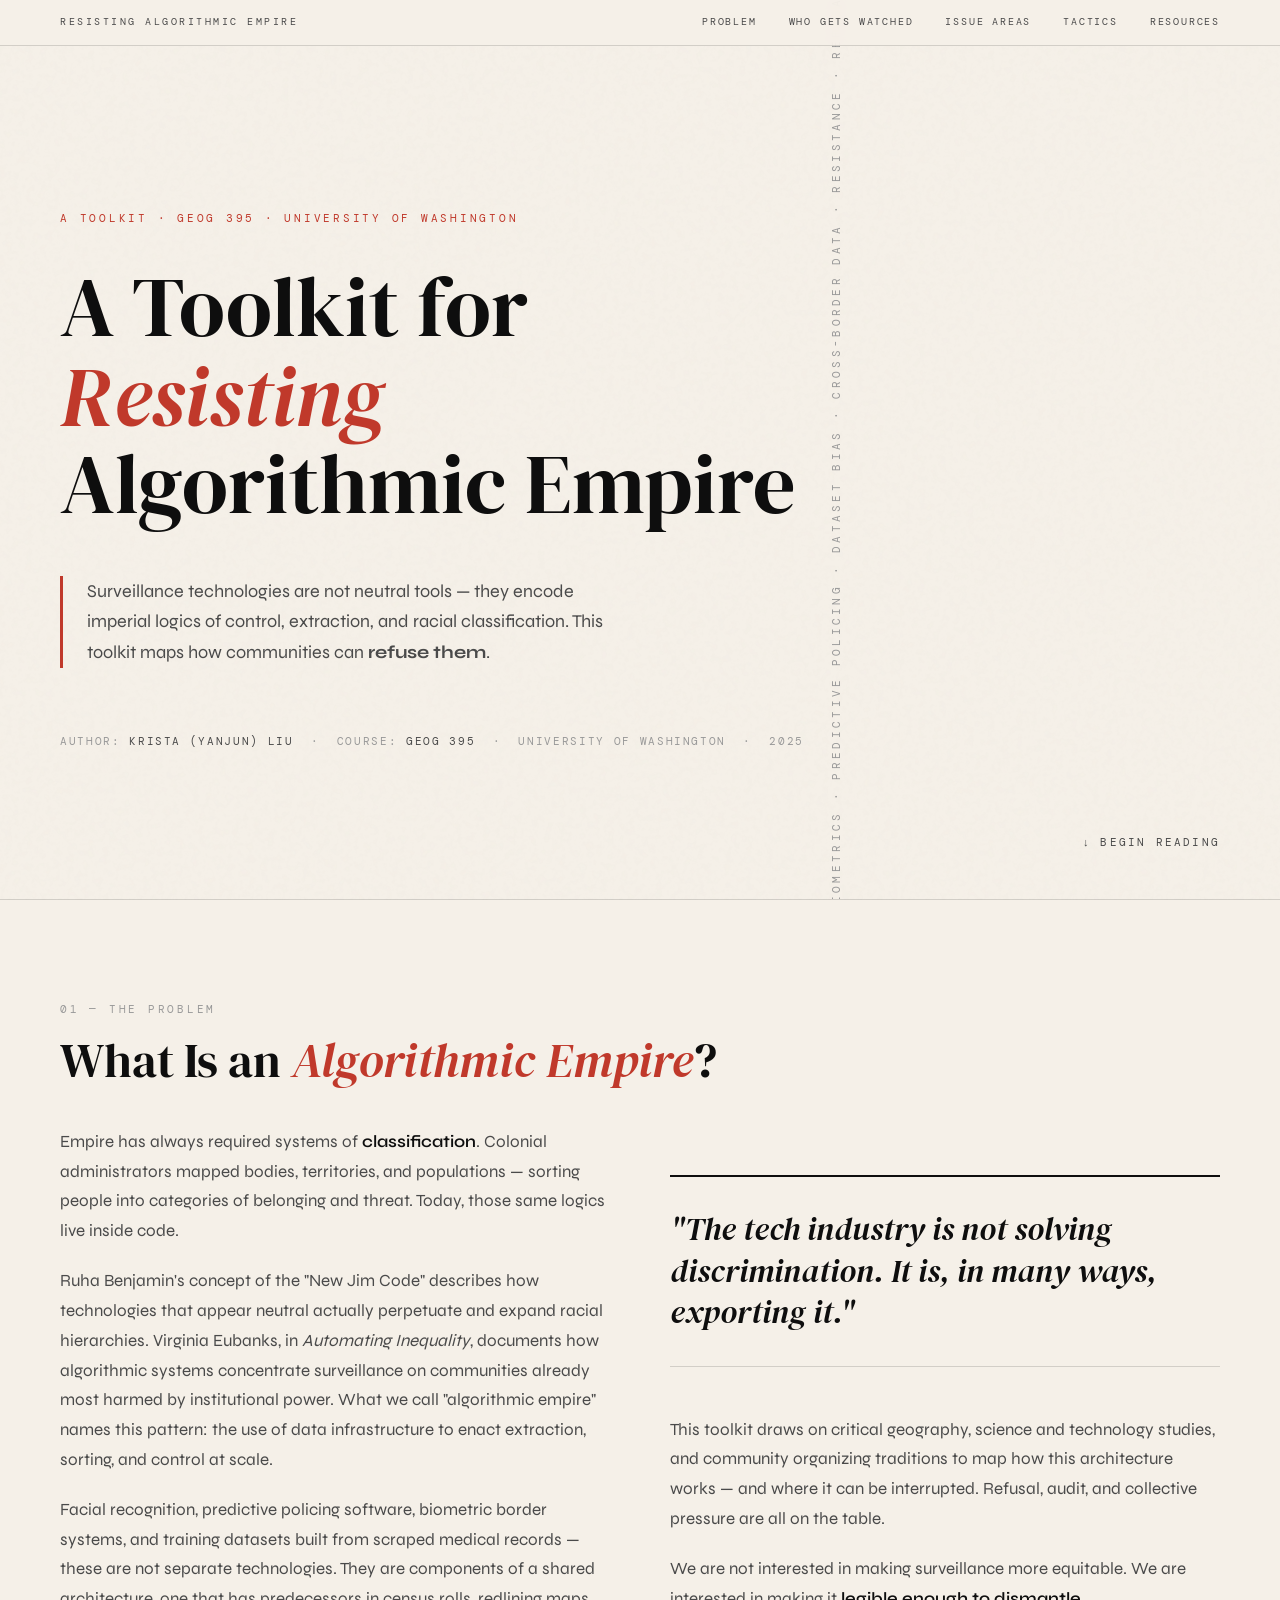
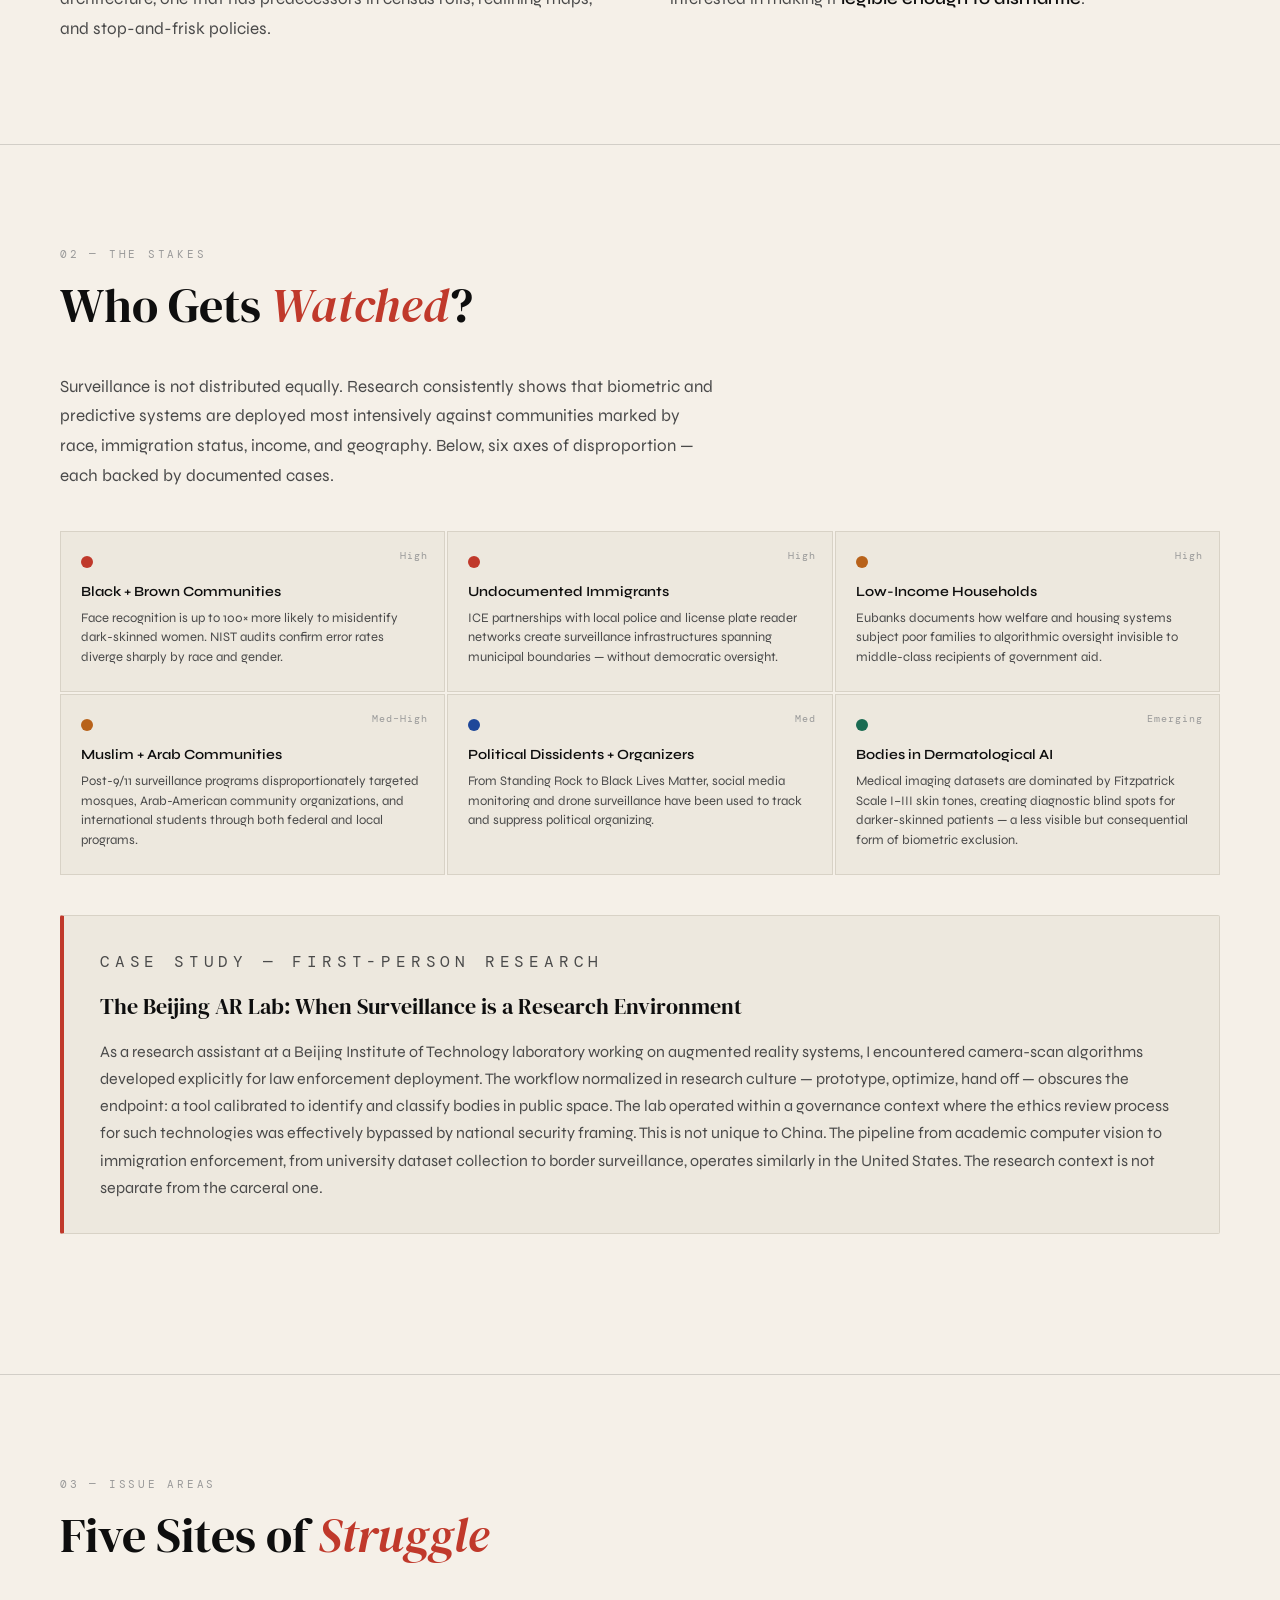
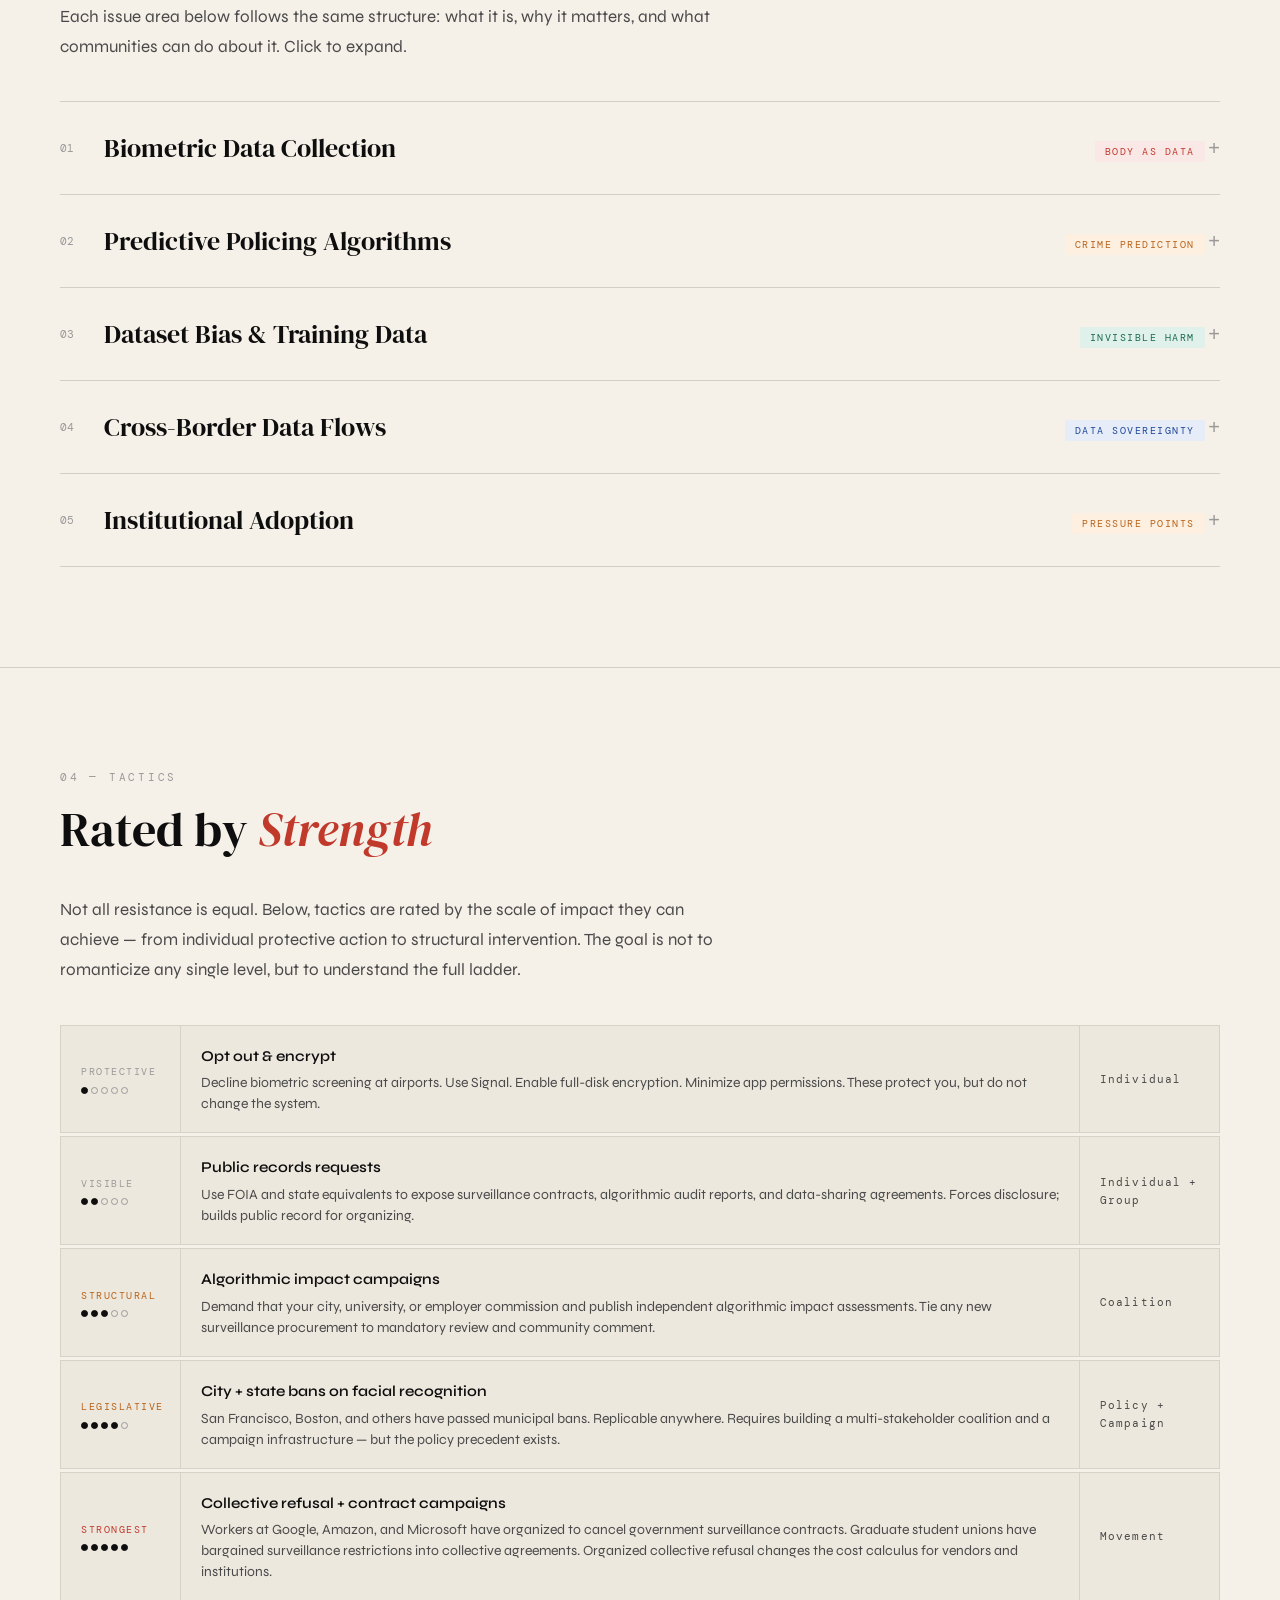
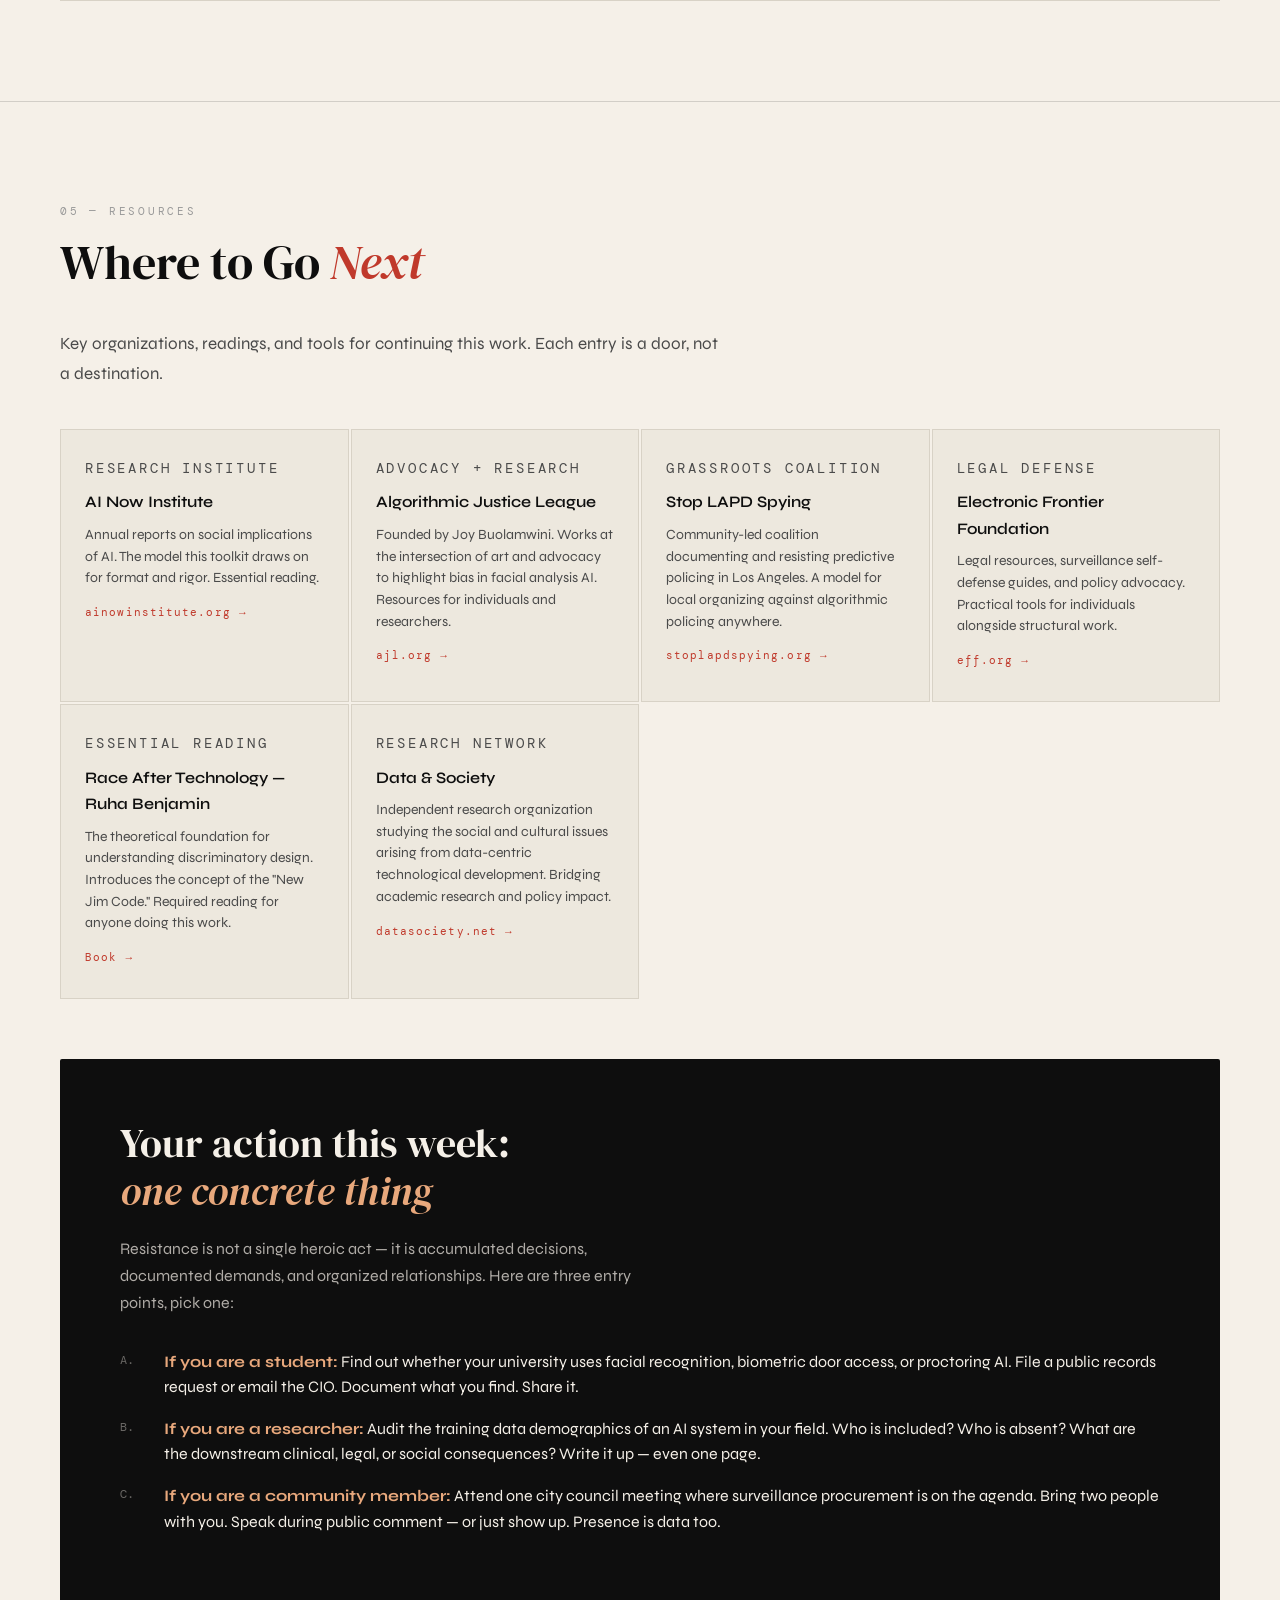
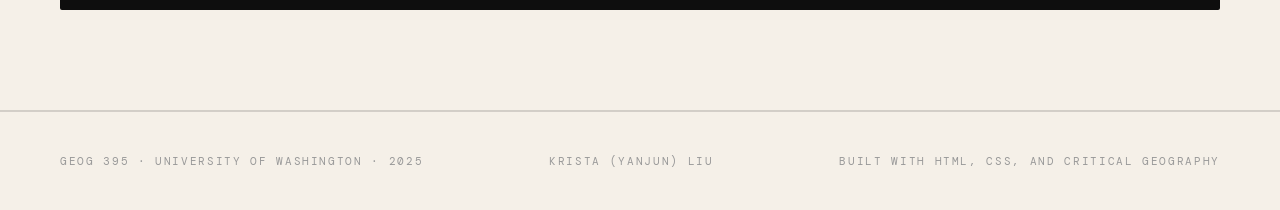
==== commit 5ae1bb9f: "Fix where to go next section second grid invalid link" ====
--- a/index.html
+++ b/index.html
@@ -420,11 +420,11 @@
       <p>Annual reports on social implications of AI. The model this toolkit draws on for format and rigor. Essential reading.</p>
       <span class="arrow">ainowinstitute.org →</span>
     </a>
-    <a class="resource-card" href="https://www.ajlunited.org" target="_blank" rel="noopener">
+    <a class="resource-card" href="https://www.ajl.org/" target="_blank" rel="noopener">
       <p class="resource-card-type">Advocacy + Research</p>
       <h4>Algorithmic Justice League</h4>
       <p>Founded by Joy Buolamwini. Works at the intersection of art and advocacy to highlight bias in facial analysis AI. Resources for individuals and researchers.</p>
-      <span class="arrow">ajlunited.org →</span>
+      <span class="arrow">ajl.org →</span>
     </a>
     <a class="resource-card" href="https://stoplapdspying.org" target="_blank" rel="noopener">
       <p class="resource-card-type">Grassroots Coalition</p>
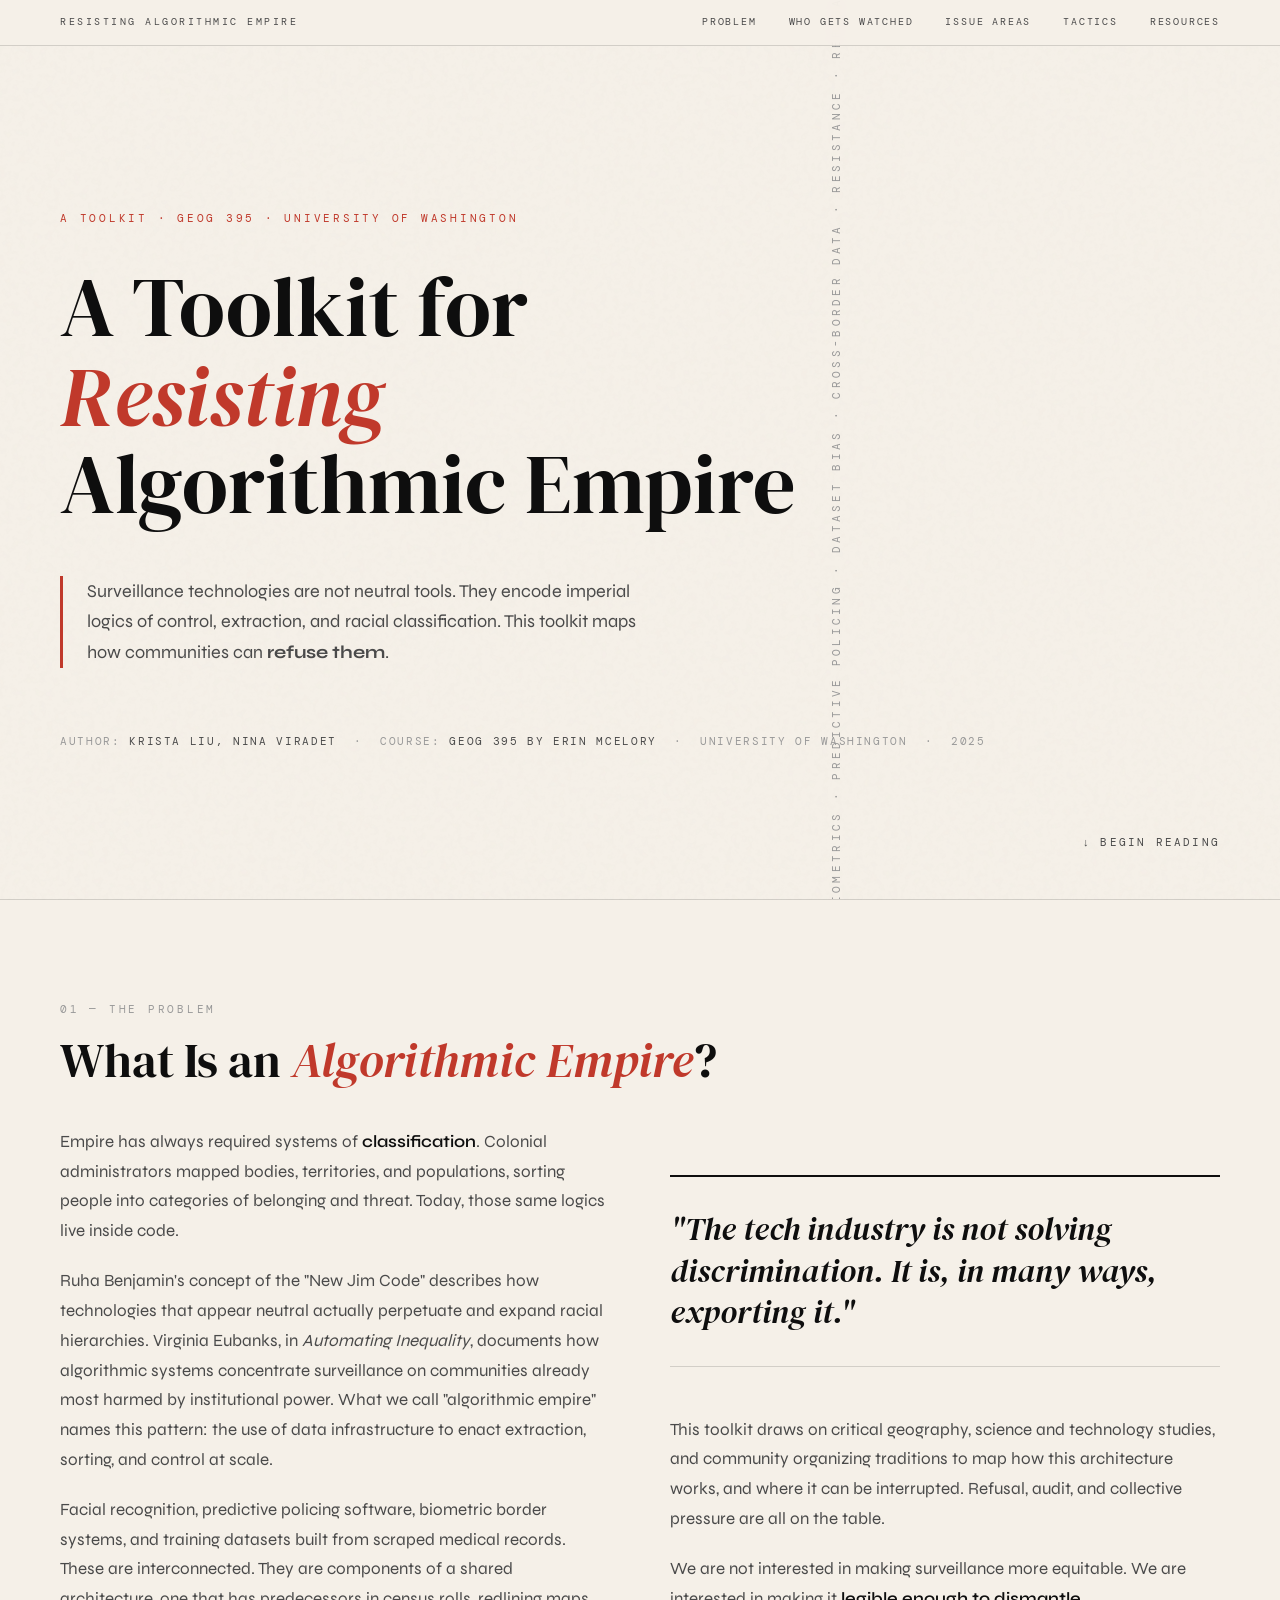
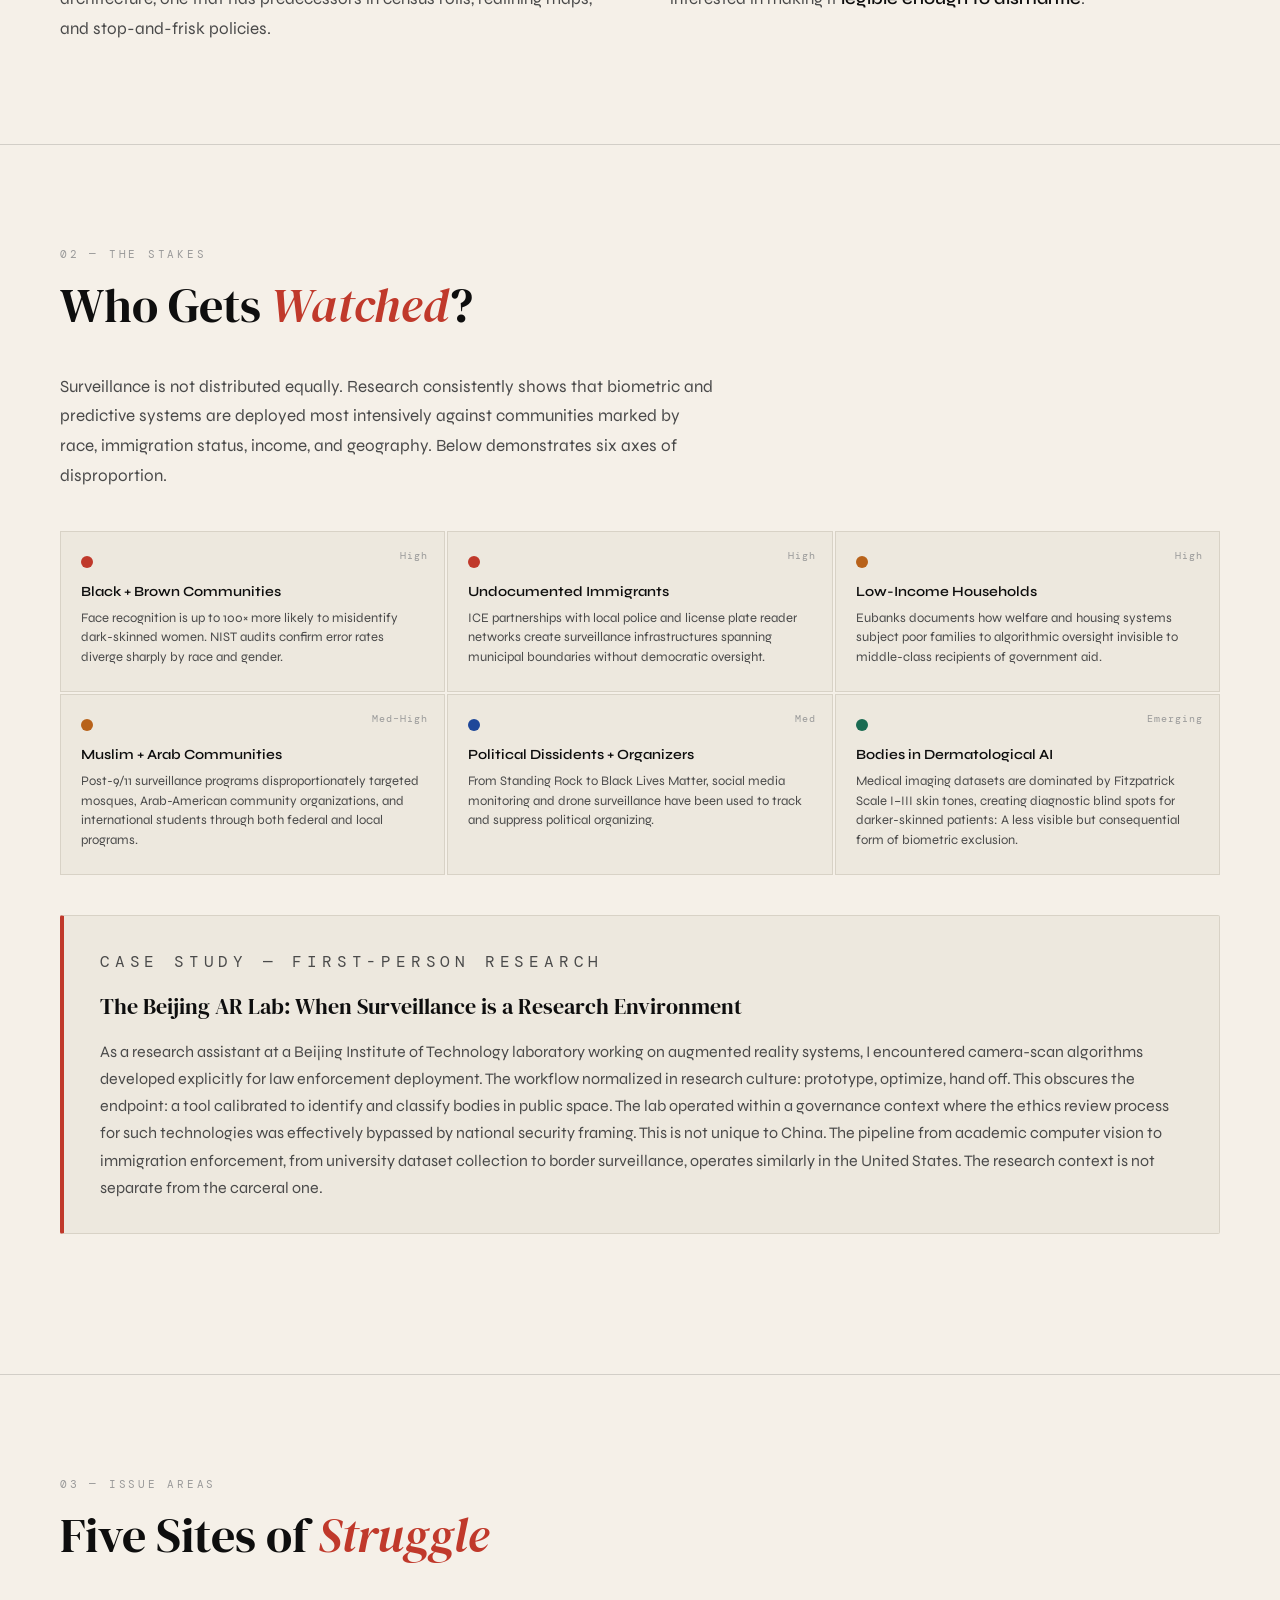
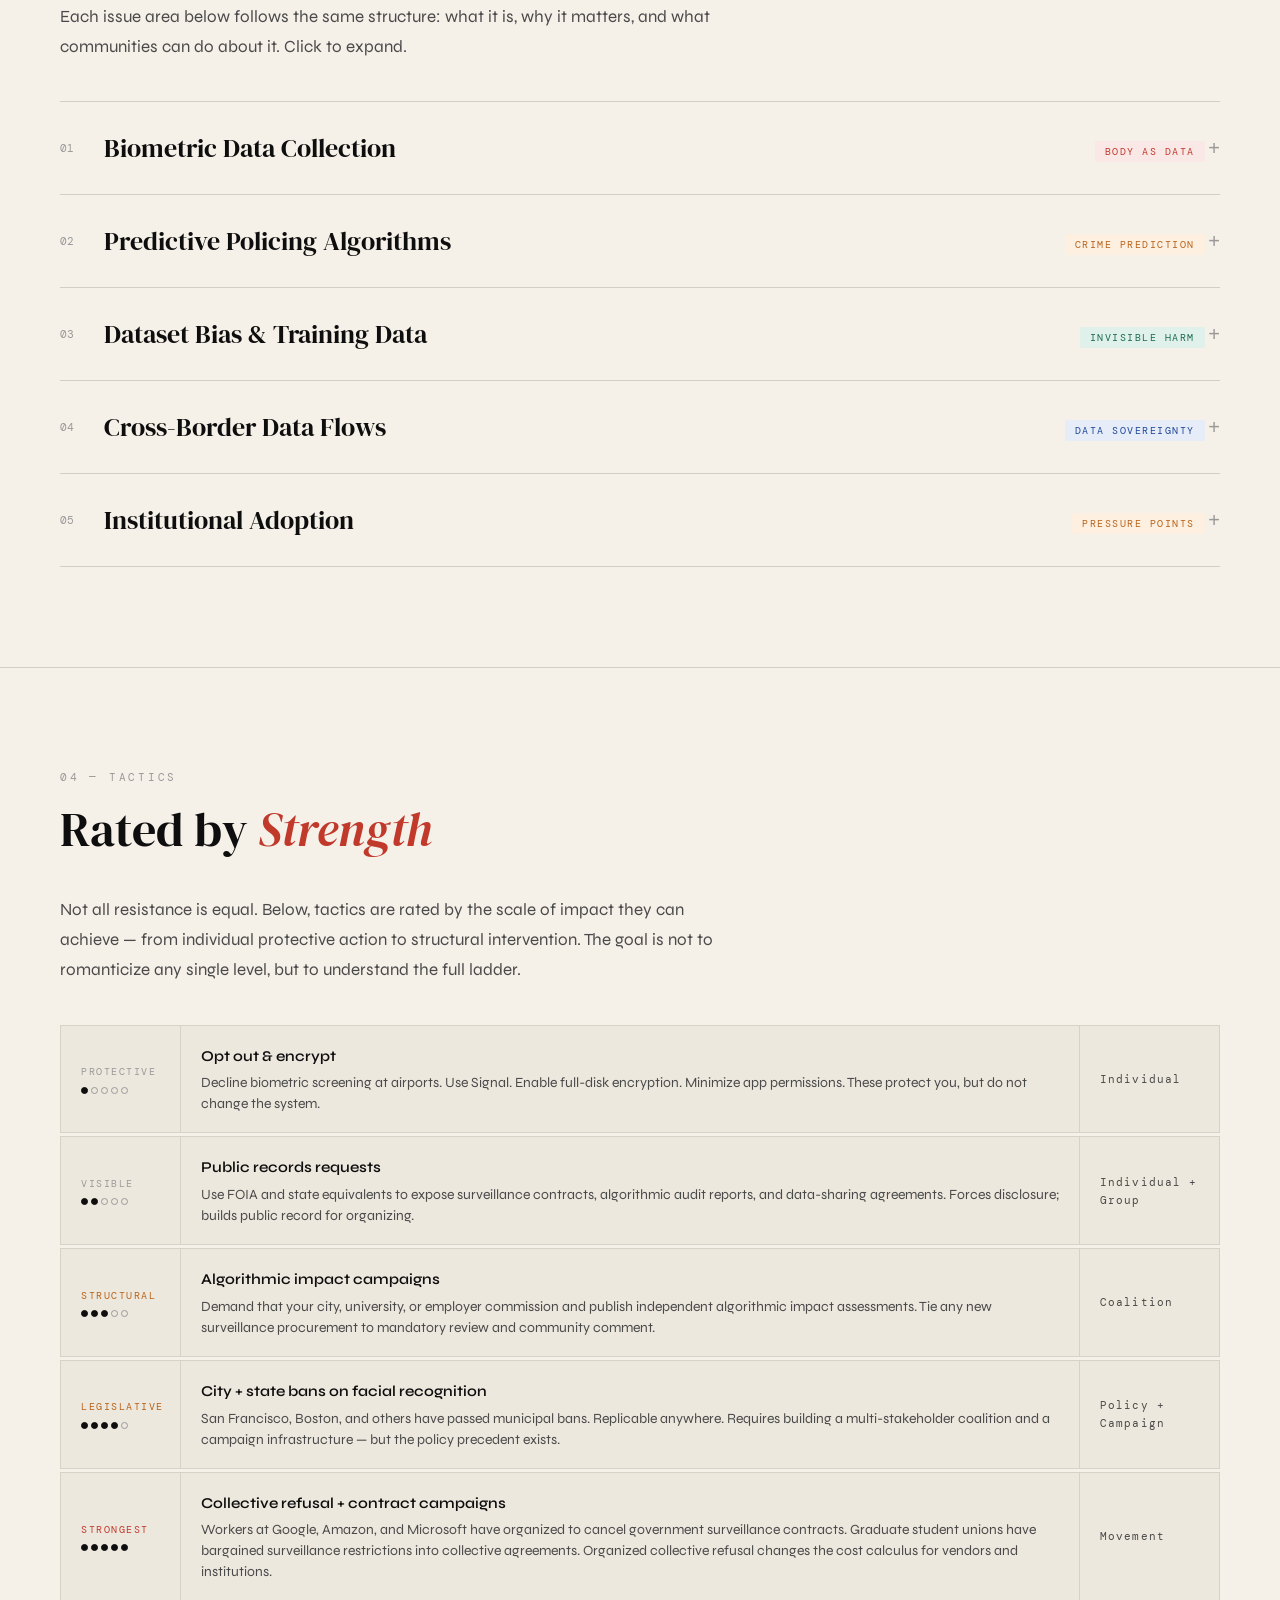
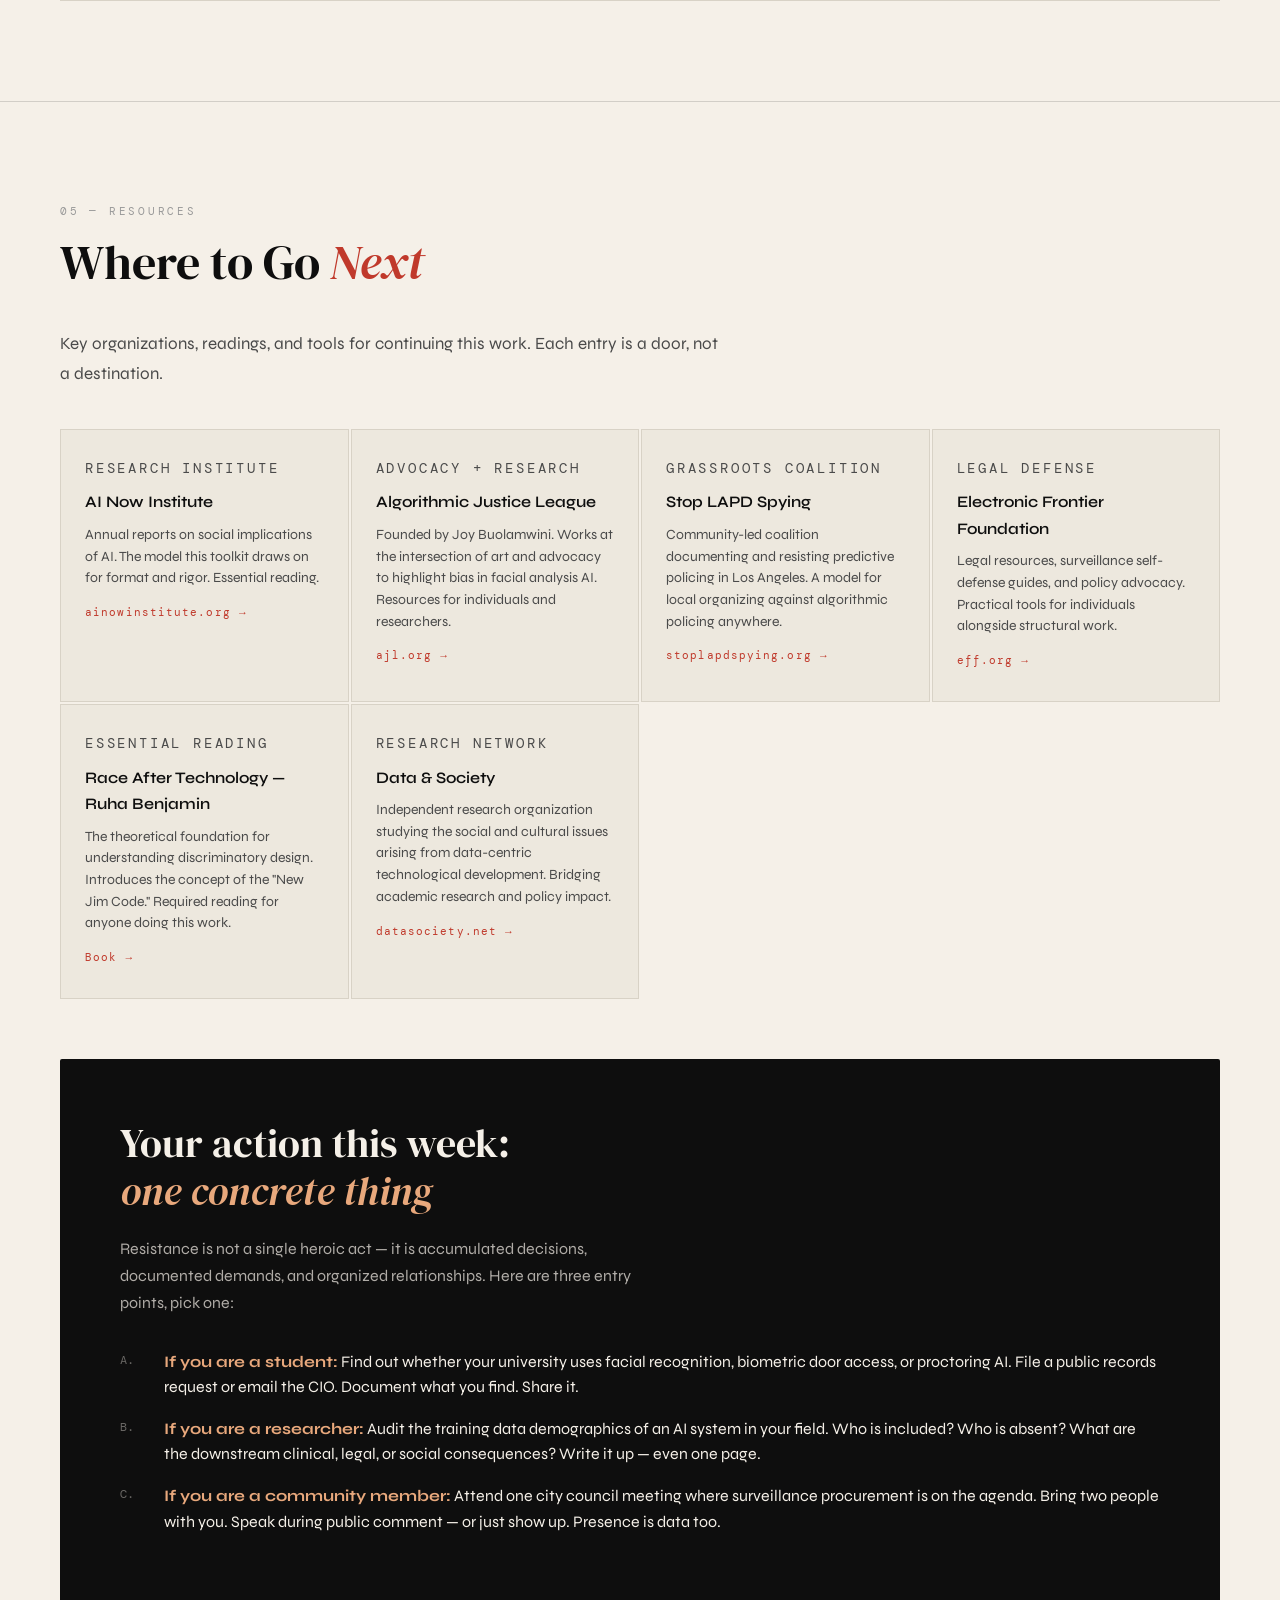
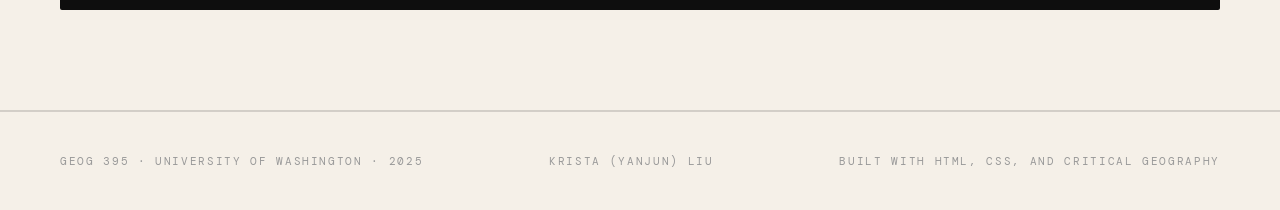
==== commit ad81b403: "Rephrase writing for consistency" ====
--- a/index.html
+++ b/index.html
@@ -28,10 +28,10 @@
   <p class="hero-eyebrow">A Toolkit · GEOG 395 · University of Washington</p>
   <h1>A Toolkit for<br><em>Resisting</em><br>Algorithmic Empire</h1>
   <p class="hero-thesis">
-    Surveillance technologies are not neutral tools — they encode imperial logics of control, extraction, and racial classification. This toolkit maps how communities can <strong>refuse them</strong>.
+    Surveillance technologies are not neutral tools. They encode imperial logics of control, extraction, and racial classification. This toolkit maps how communities can <strong>refuse them</strong>.
   </p>
   <p class="hero-meta">
-    Author: <span>Krista (Yanjun) Liu</span> &nbsp;·&nbsp; Course: <span>GEOG 395</span> &nbsp;·&nbsp; University of Washington &nbsp;·&nbsp; 2025
+    Author: <span>Krista Liu, Nina Viradet </span> &nbsp;·&nbsp; Course: <span>GEOG 395 by Erin McElory</span> &nbsp;·&nbsp; University of Washington &nbsp;·&nbsp; 2025
   </p>
   <nav class="hero-nav" aria-label="Page navigation">
     <a href="#problem">↓ Begin Reading</a>
@@ -46,13 +46,13 @@
   <div class="two-col">
     <div class="prose fade-in">
       <p>
-        Empire has always required systems of <strong>classification</strong>. Colonial administrators mapped bodies, territories, and populations — sorting people into categories of belonging and threat. Today, those same logics live inside code.
+        Empire has always required systems of <strong>classification</strong>. Colonial administrators mapped bodies, territories, and populations, sorting people into categories of belonging and threat. Today, those same logics live inside code.
       </p>
       <p>
         Ruha Benjamin's concept of the "New Jim Code" describes how technologies that appear neutral actually perpetuate and expand racial hierarchies. Virginia Eubanks, in <em>Automating Inequality</em>, documents how algorithmic systems concentrate surveillance on communities already most harmed by institutional power. What we call "algorithmic empire" names this pattern: the use of data infrastructure to enact extraction, sorting, and control at scale.
       </p>
       <p>
-        Facial recognition, predictive policing software, biometric border systems, and training datasets built from scraped medical records — these are not separate technologies. They are components of a shared architecture, one that has predecessors in census rolls, redlining maps, and stop-and-frisk policies.
+        Facial recognition, predictive policing software, biometric border systems, and training datasets built from scraped medical records. These are interconnected. They are components of a shared architecture, one that has predecessors in census rolls, redlining maps, and stop-and-frisk policies.
       </p>
     </div>
     <div class="fade-in">
@@ -61,7 +61,7 @@
       </blockquote>
       <div class="prose">
         <p>
-          This toolkit draws on critical geography, science and technology studies, and community organizing traditions to map how this architecture works — and where it can be interrupted. Refusal, audit, and collective pressure are all on the table.
+          This toolkit draws on critical geography, science and technology studies, and community organizing traditions to map how this architecture works, and where it can be interrupted. Refusal, audit, and collective pressure are all on the table.
         </p>
         <p>
           We are not interested in making surveillance more equitable. We are interested in making it <strong>legible enough to dismantle</strong>.
@@ -77,7 +77,7 @@
   <h2 class="fade-in">Who Gets <em>Watched</em>?</h2>
   <div class="prose fade-in">
     <p>
-      Surveillance is not distributed equally. Research consistently shows that biometric and predictive systems are deployed most intensively against communities marked by race, immigration status, income, and geography. Below, six axes of disproportion — each backed by documented cases.
+      Surveillance is not distributed equally. Research consistently shows that biometric and predictive systems are deployed most intensively against communities marked by race, immigration status, income, and geography. Below demonstrates six axes of disproportion.
     </p>
   </div>
 
@@ -92,7 +92,7 @@
       <div class="dot dot-red"></div>
       <span class="intensity">High</span>
       <h4>Undocumented Immigrants</h4>
-      <p>ICE partnerships with local police and license plate reader networks create surveillance infrastructures spanning municipal boundaries — without democratic oversight.</p>
+      <p>ICE partnerships with local police and license plate reader networks create surveillance infrastructures spanning municipal boundaries without democratic oversight.</p>
     </div>
     <div class="watch-cell">
       <div class="dot dot-amber"></div>
@@ -116,7 +116,7 @@
       <div class="dot dot-teal"></div>
       <span class="intensity">Emerging</span>
       <h4>Bodies in Dermatological AI</h4>
-      <p>Medical imaging datasets are dominated by Fitzpatrick Scale I–III skin tones, creating diagnostic blind spots for darker-skinned patients — a less visible but consequential form of biometric exclusion.</p>
+      <p>Medical imaging datasets are dominated by Fitzpatrick Scale I–III skin tones, creating diagnostic blind spots for darker-skinned patients: A less visible but consequential form of biometric exclusion.</p>
     </div>
   </div>
 
@@ -124,7 +124,7 @@
     <p class="case-study-label">Case Study — First-Person Research</p>
     <h3>The Beijing AR Lab: When Surveillance is a Research Environment</h3>
     <p>
-      As a research assistant at a Beijing Institute of Technology laboratory working on augmented reality systems, I encountered camera-scan algorithms developed explicitly for law enforcement deployment. The workflow normalized in research culture — prototype, optimize, hand off — obscures the endpoint: a tool calibrated to identify and classify bodies in public space. The lab operated within a governance context where the ethics review process for such technologies was effectively bypassed by national security framing. This is not unique to China. The pipeline from academic computer vision to immigration enforcement, from university dataset collection to border surveillance, operates similarly in the United States. The research context is not separate from the carceral one.
+      As a research assistant at a Beijing Institute of Technology laboratory working on augmented reality systems, I encountered camera-scan algorithms developed explicitly for law enforcement deployment. The workflow normalized in research culture: prototype, optimize, hand off. This obscures the endpoint: a tool calibrated to identify and classify bodies in public space. The lab operated within a governance context where the ethics review process for such technologies was effectively bypassed by national security framing. This is not unique to China. The pipeline from academic computer vision to immigration enforcement, from university dataset collection to border surveillance, operates similarly in the United States. The research context is not separate from the carceral one.
     </p>
   </div>
 </section>
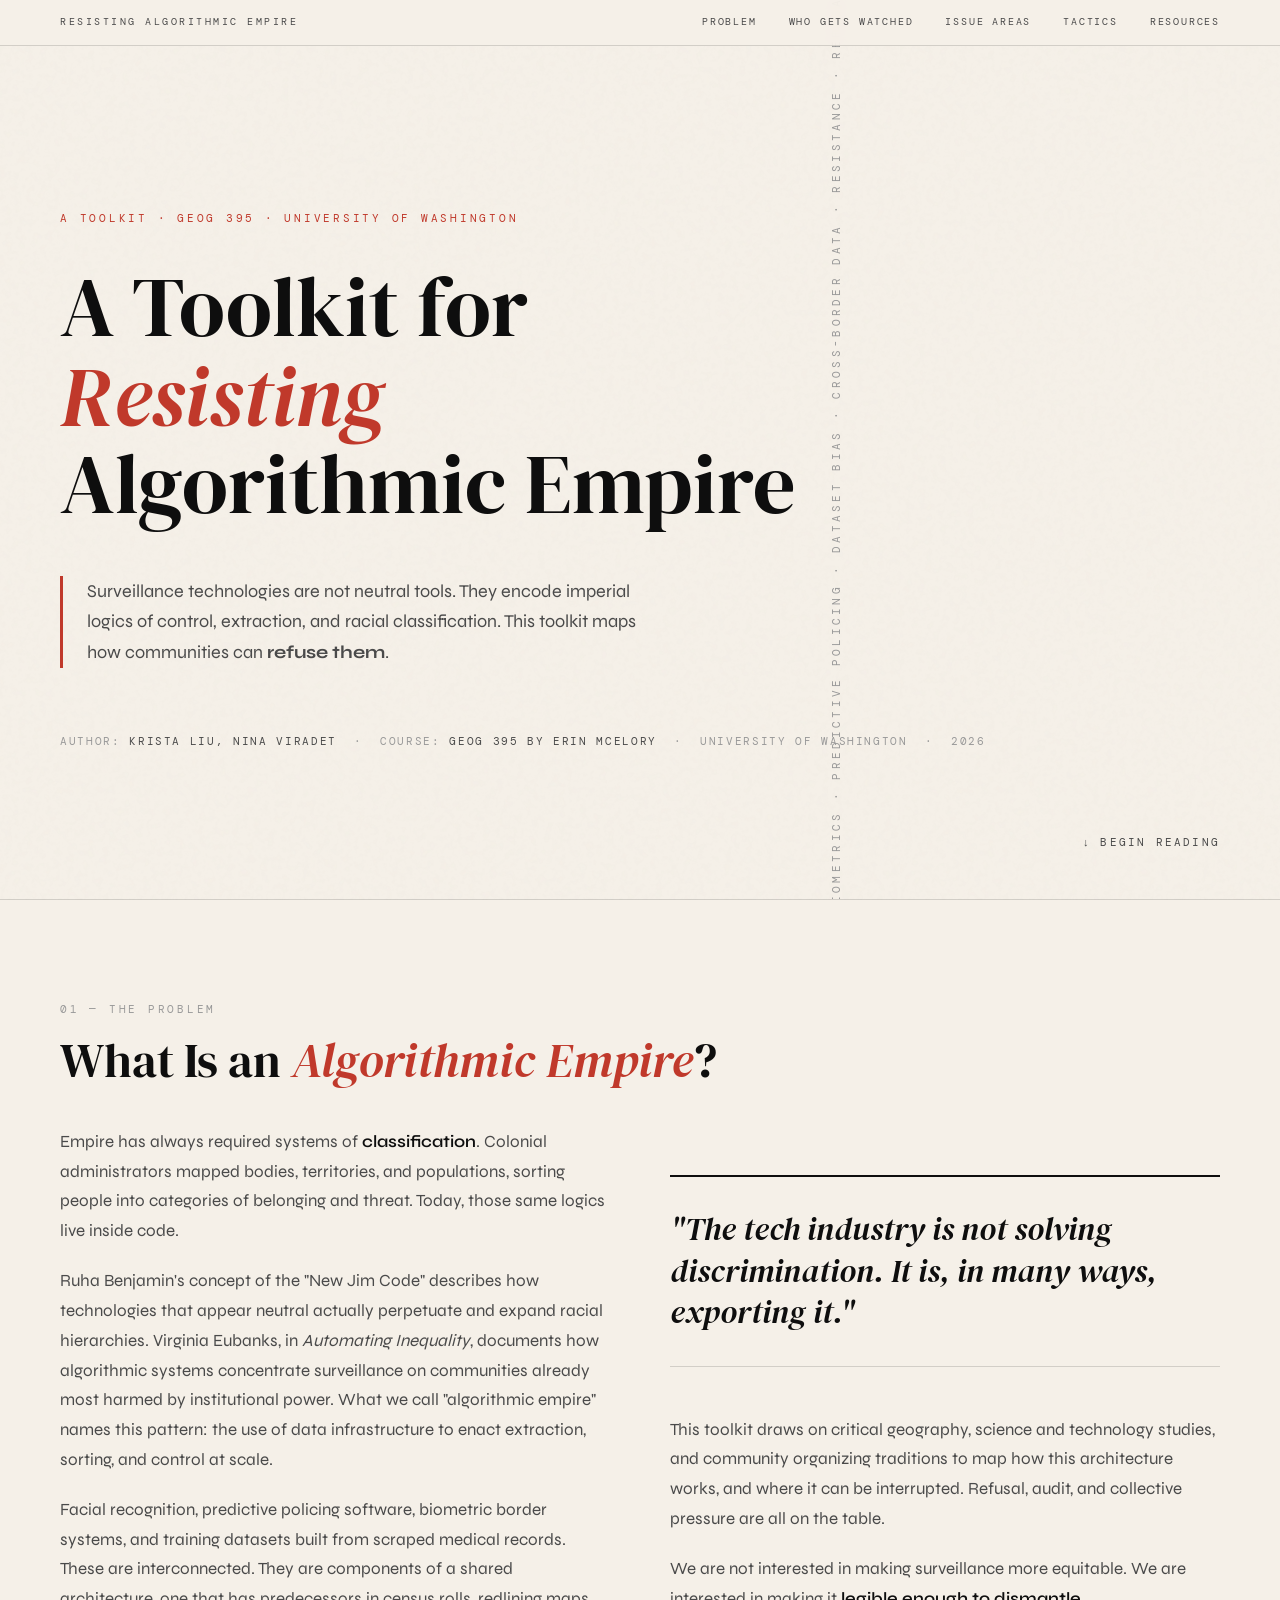
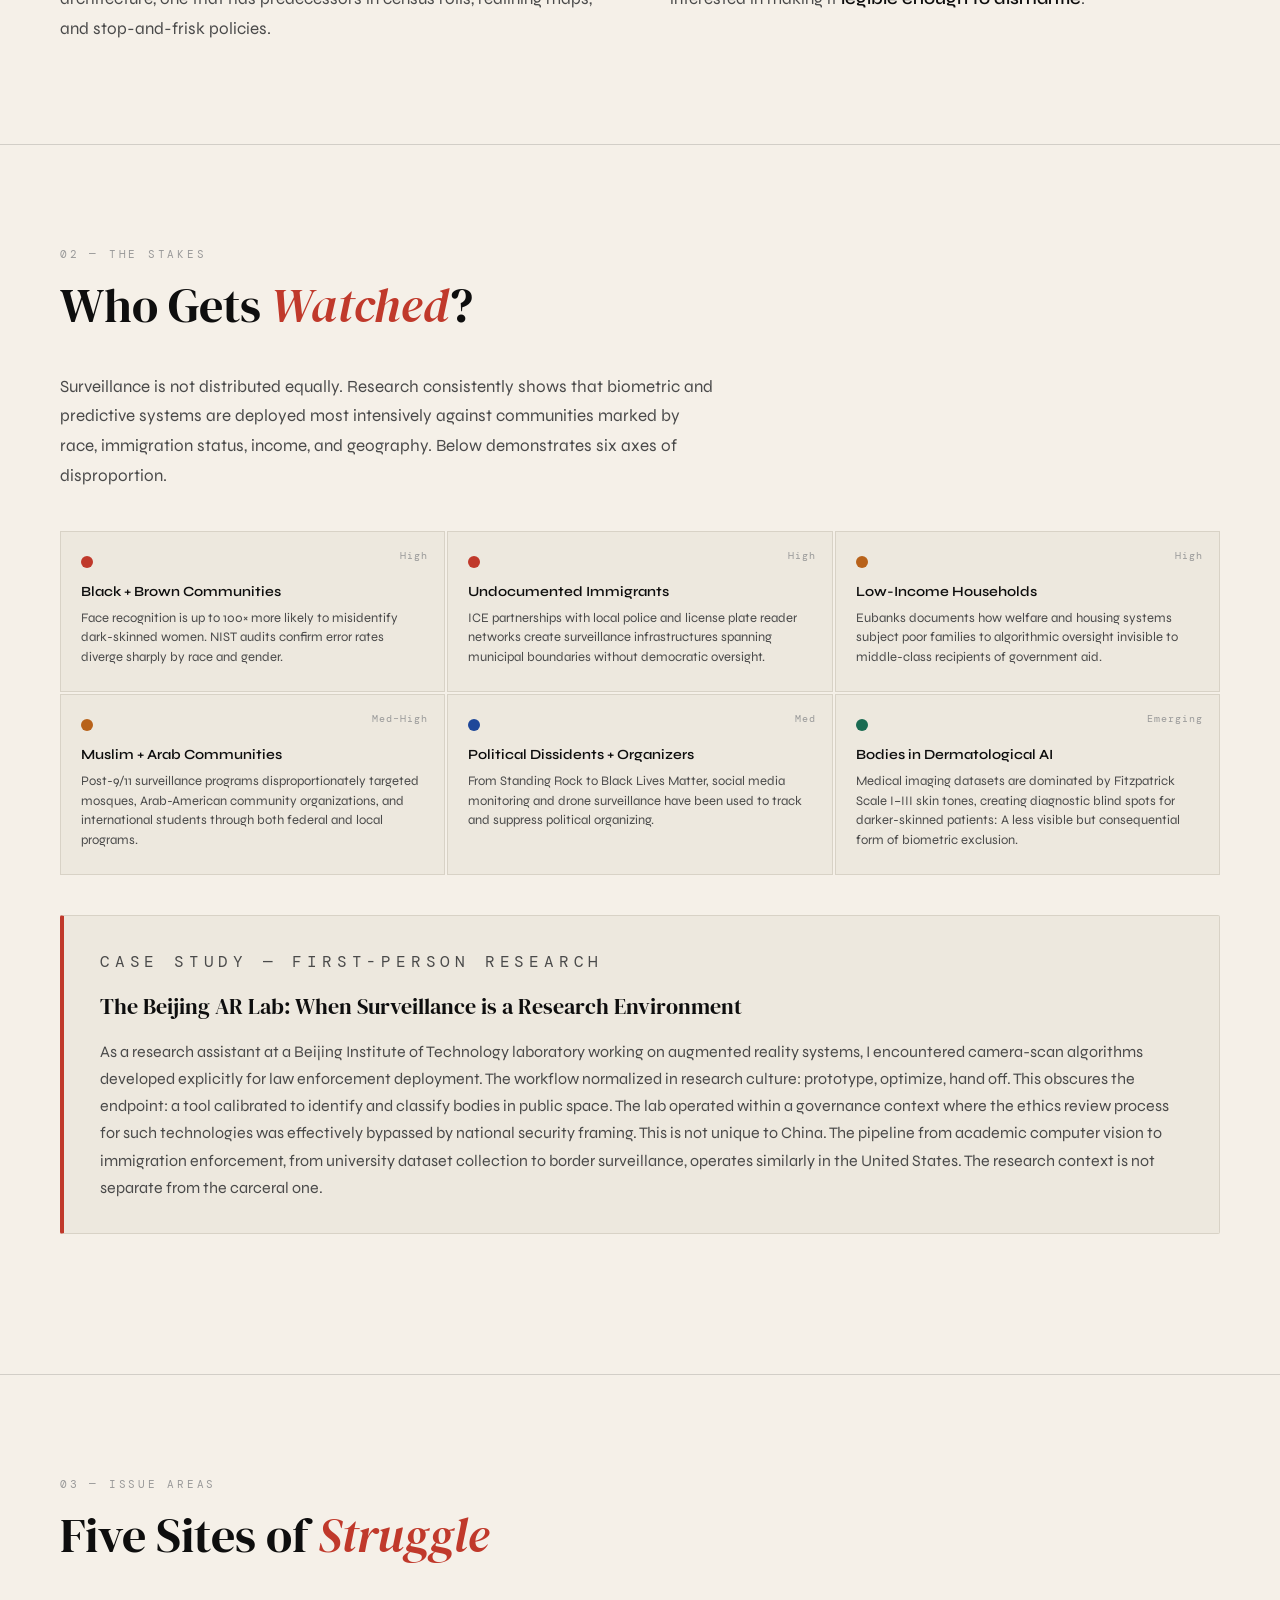
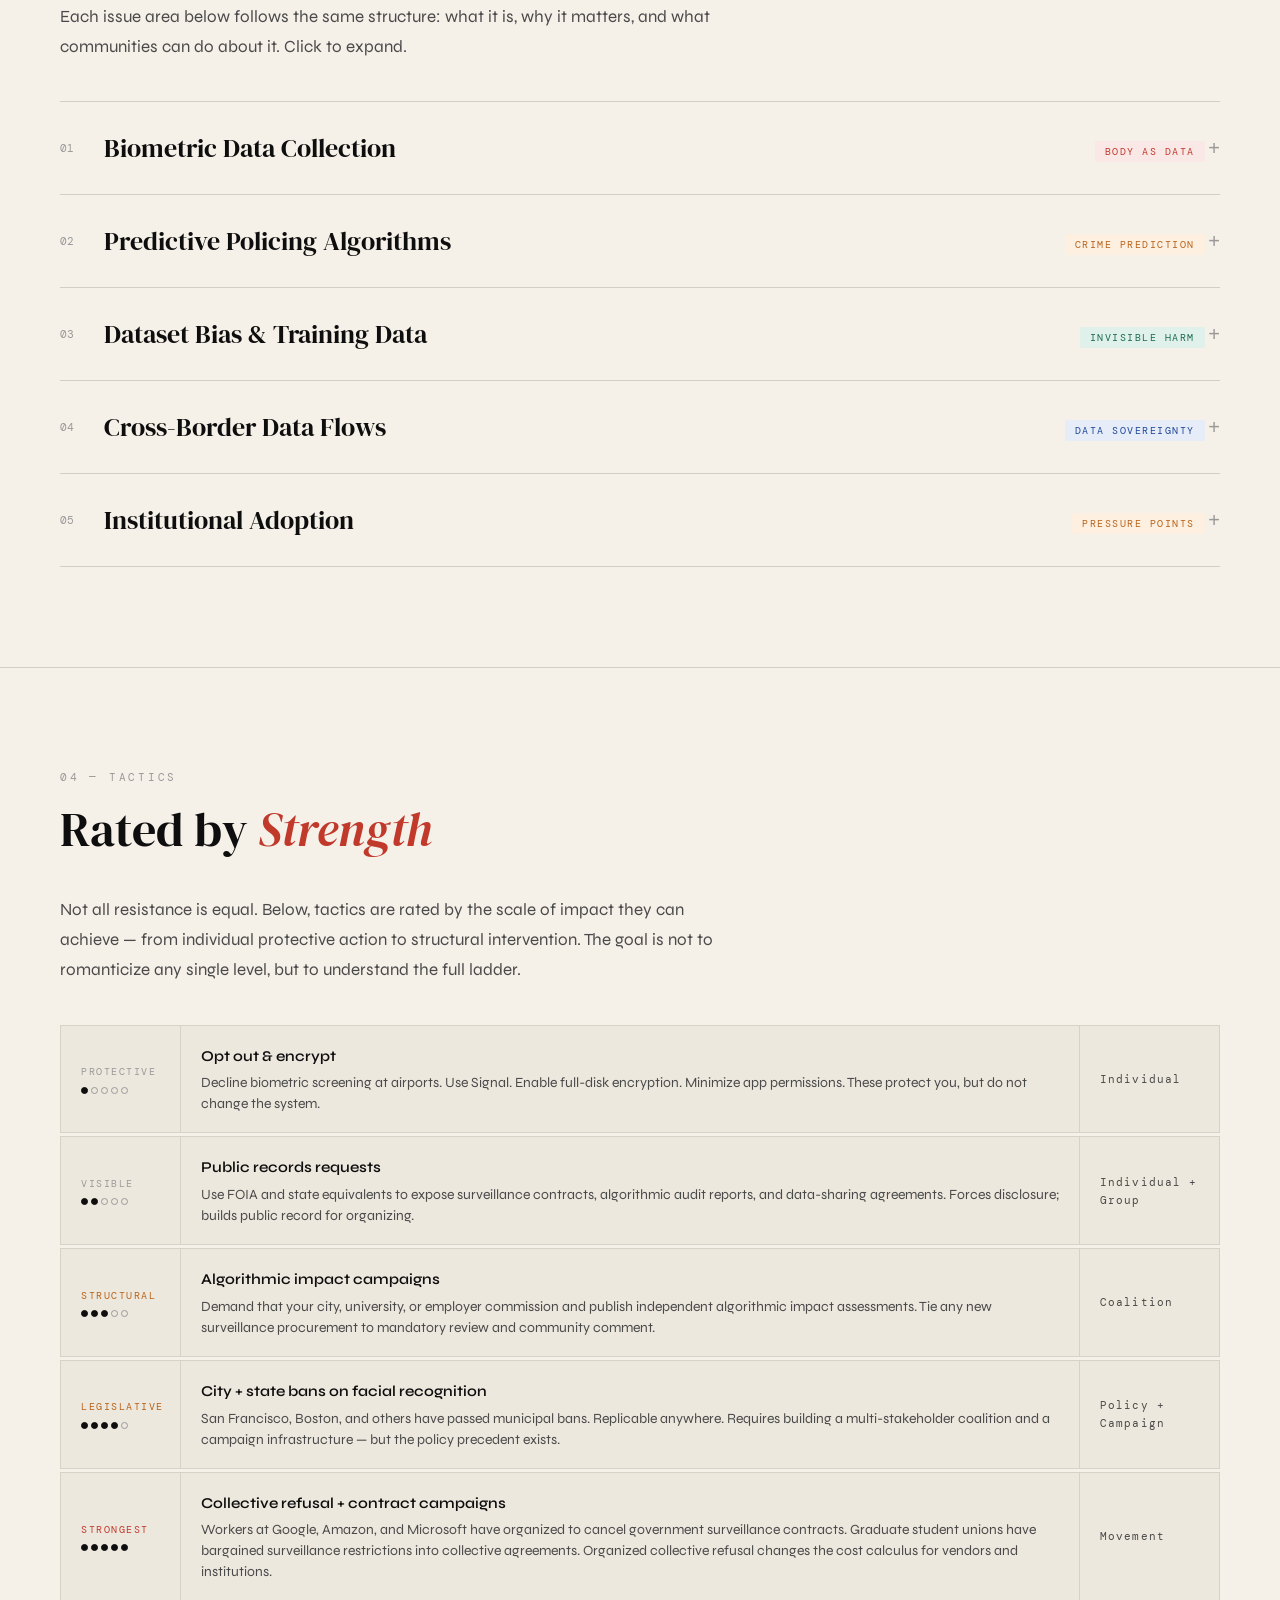
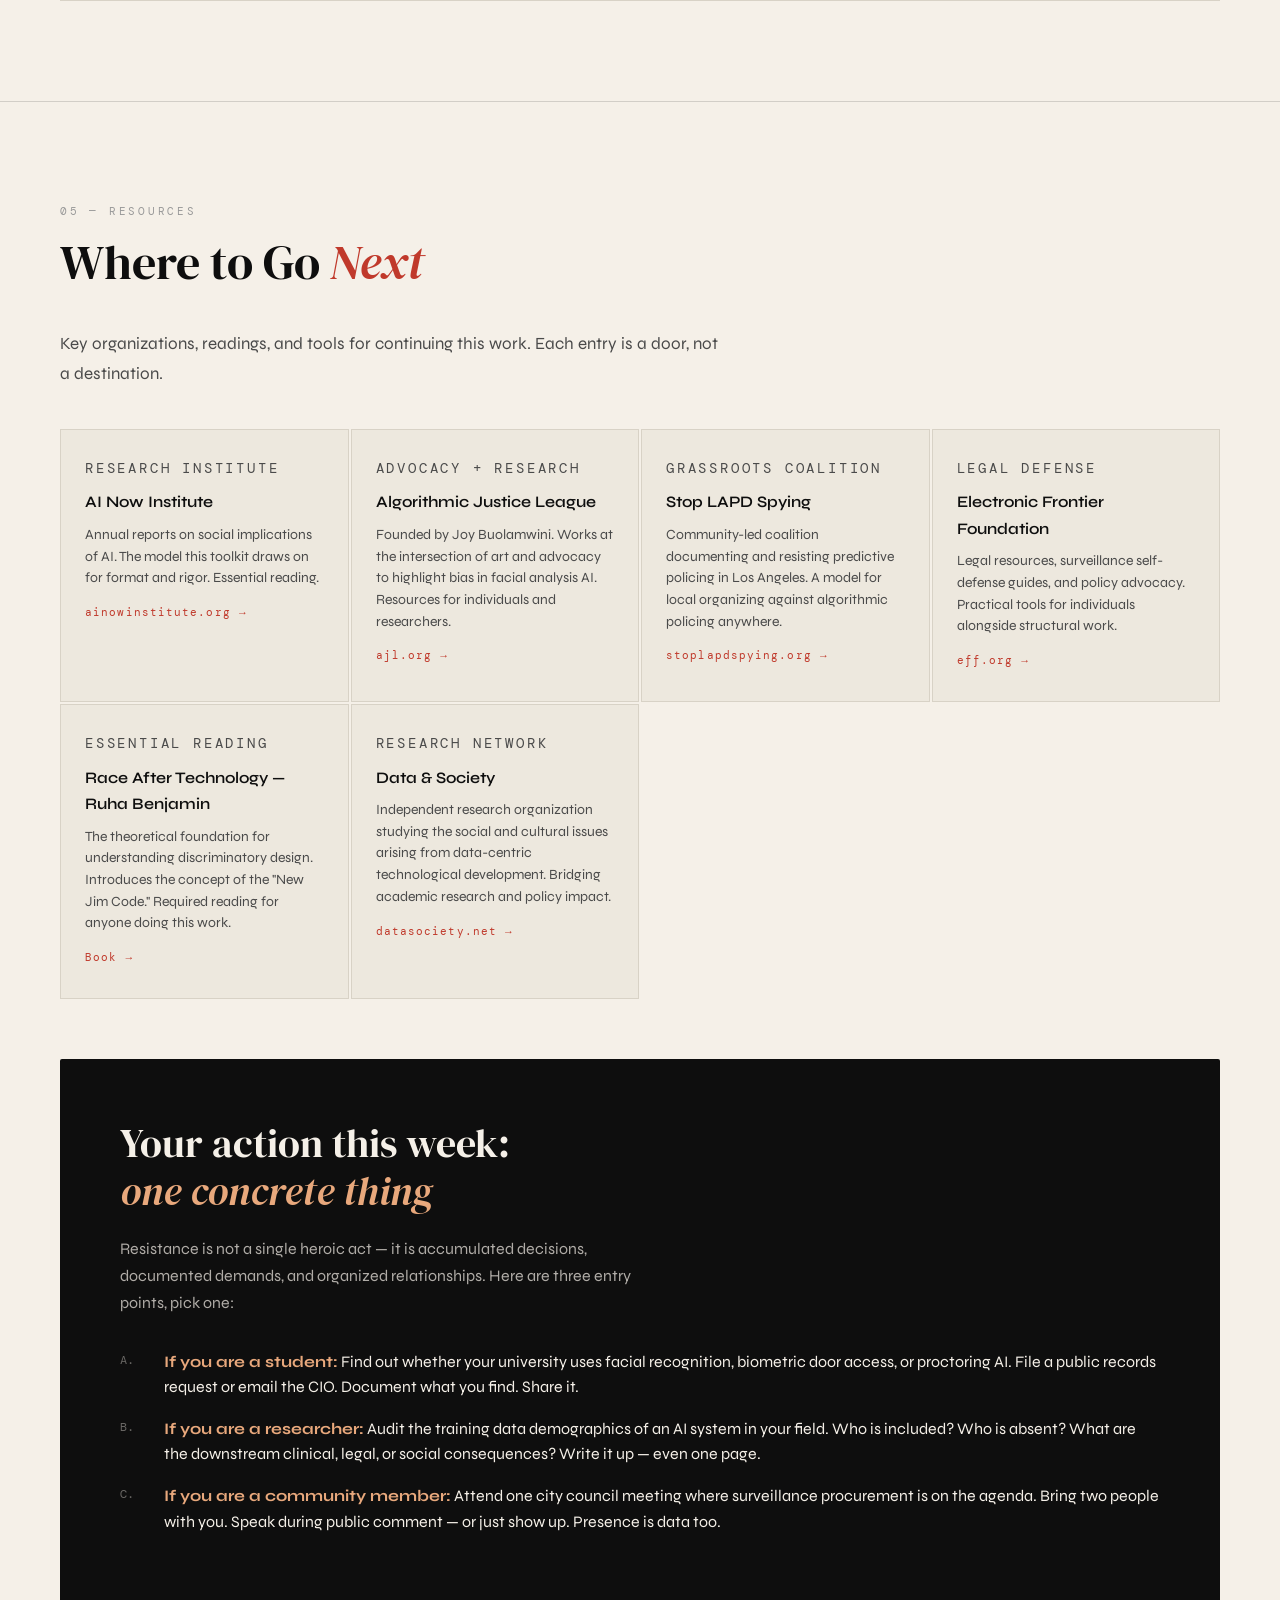
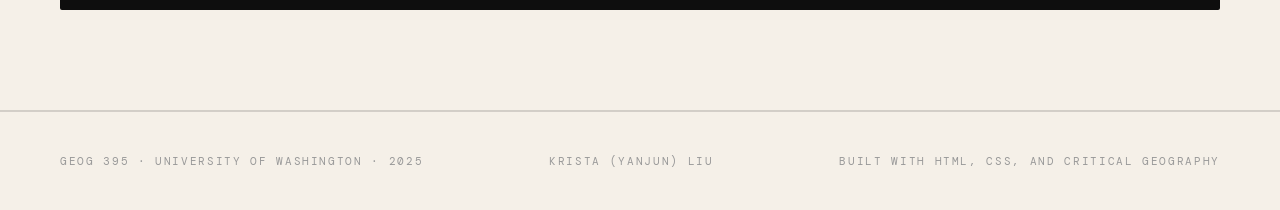
==== commit b318bbaa: "Fix date on first show" ====
--- a/index.html
+++ b/index.html
@@ -31,7 +31,7 @@
     Surveillance technologies are not neutral tools. They encode imperial logics of control, extraction, and racial classification. This toolkit maps how communities can <strong>refuse them</strong>.
   </p>
   <p class="hero-meta">
-    Author: <span>Krista Liu, Nina Viradet </span> &nbsp;·&nbsp; Course: <span>GEOG 395 by Erin McElory</span> &nbsp;·&nbsp; University of Washington &nbsp;·&nbsp; 2025
+    Author: <span>Krista Liu, Nina Viradet </span> &nbsp;·&nbsp; Course: <span>GEOG 395 by Erin McElory</span> &nbsp;·&nbsp; University of Washington &nbsp;·&nbsp; 2026
   </p>
   <nav class="hero-nav" aria-label="Page navigation">
     <a href="#problem">↓ Begin Reading</a>
